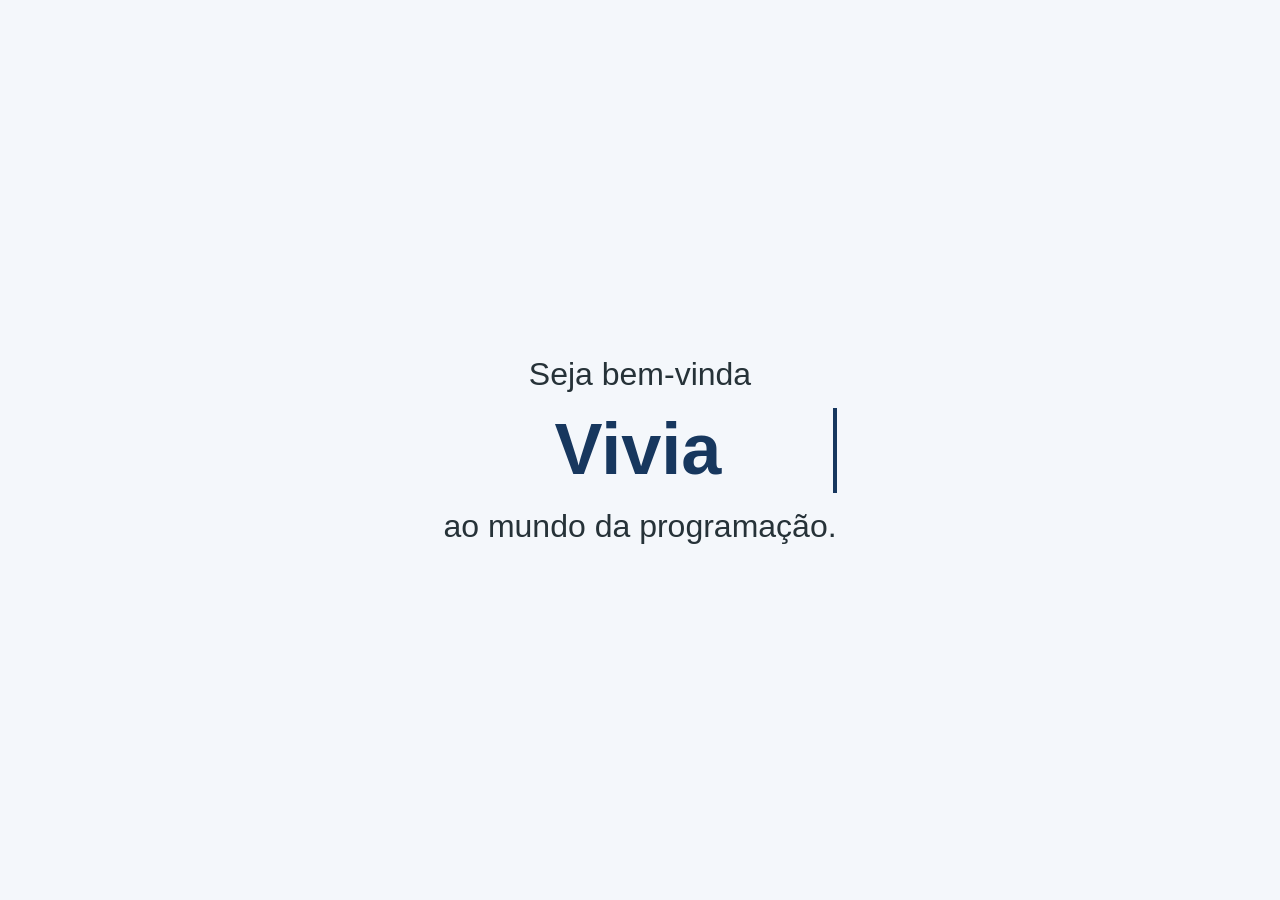
==== index.html @ bf51d388 "Rename Index.html to index.html" ====
<!DOCTYPE html>
<html lang="pt-BR">
<head>
    <meta charset="UTF-8">
    <meta name="viewport" content="width=device-width, initial-scale=1.0">

    <title>Bem-vinda, Viviane!</title>

    <style>
        body {
            margin: 0;
            height: 100vh;

            display: flex;
            align-items: center;
            justify-content: center;

            background-color: #f4f7fb;

            font-family: Arial, Helvetica, sans-serif;
        }

        .container {
            text-align: center;
            padding: 40px;
        }

        .texto {
            font-size: 32px;
            color: #263238;
        }

        #viviane {
            display: block;

            margin: 15px 0;

            font-size: 72px;
            font-weight: bold;

            color: #17375e;

            min-height: 85px;
        }

        .cursor {
            border-right: 4px solid #17375e;
            animation: piscar 0.7s infinite;
        }

        @keyframes piscar {
            0%, 50% {
                border-color: #17375e;
            }

            51%, 100% {
                border-color: transparent;
            }
        }
    </style>
</head>

<body>

    <div class="container">

        <div class="texto">
            Seja bem-vinda

            <span id="viviane" class="cursor"></span>

            ao mundo da programação.
        </div>

    </div>


    <script>

        const nome = "Viviane";

        const elemento = document.getElementById("viviane");

        let letraAtual = 0;


        function escreverNome() {

            if (letraAtual < nome.length) {

                elemento.textContent += nome.charAt(letraAtual);

                letraAtual++;

                setTimeout(escreverNome, 250);
            }

        }


        escreverNome();

    </script>

</body>
</html>
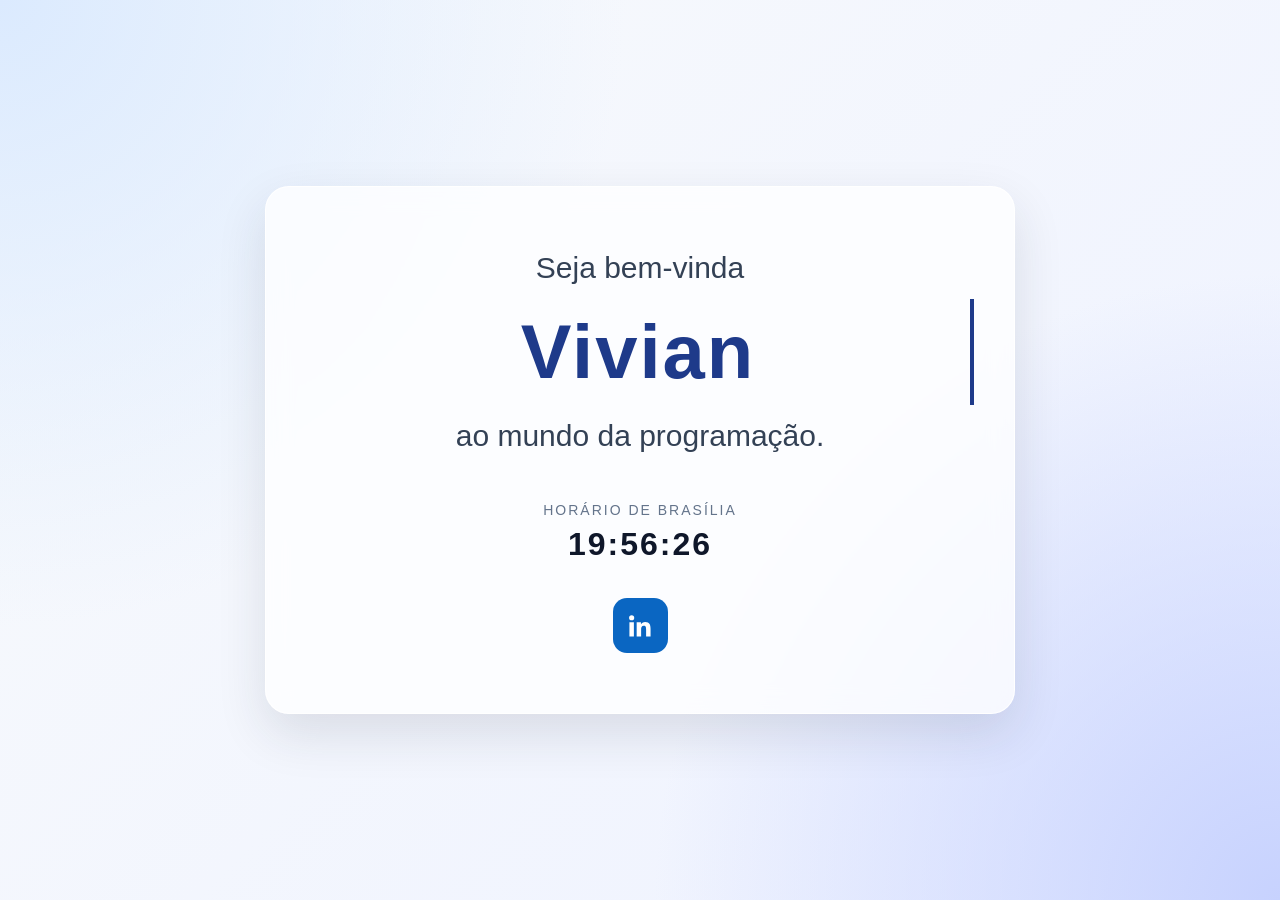
==== commit c60023fb: "Enhance index.html layout and styles Updated styling and layout for improved design. Adjusted font s" ====
--- a/index.html
+++ b/index.html
@@ -1,5 +1,6 @@
 <!DOCTYPE html>
 <html lang="pt-BR">
+
 <head>
     <meta charset="UTF-8">
     <meta name="viewport" content="width=device-width, initial-scale=1.0">
@@ -7,76 +8,239 @@
     <title>Bem-vinda, Viviane!</title>
 
     <style>
+
+        * {
+            box-sizing: border-box;
+        }
+
         body {
             margin: 0;
-            height: 100vh;
+            min-height: 100vh;
 
             display: flex;
             align-items: center;
             justify-content: center;
 
-            background-color: #f4f7fb;
-
             font-family: Arial, Helvetica, sans-serif;
+
+            background:
+                radial-gradient(circle at top left, #dbeafe, transparent 40%),
+                radial-gradient(circle at bottom right, #c7d2fe, transparent 40%),
+                linear-gradient(135deg, #f8fafc, #eef2ff);
+
+            color: #1e293b;
         }
 
         .container {
+            width: 90%;
+            max-width: 750px;
+
             text-align: center;
-            padding: 40px;
+
+            padding: 60px 40px;
+
+            background: rgba(255, 255, 255, 0.75);
+
+            border: 1px solid rgba(255, 255, 255, 0.9);
+
+            border-radius: 24px;
+
+            box-shadow:
+                0 20px 50px rgba(30, 41, 59, 0.12);
+
+            backdrop-filter: blur(12px);
         }
 
         .texto {
-            font-size: 32px;
-            color: #263238;
+            font-size: 30px;
+            font-weight: 400;
+
+            color: #334155;
+
+            line-height: 1.4;
         }
 
         #viviane {
             display: block;
 
-            margin: 15px 0;
-
-            font-size: 72px;
-            font-weight: bold;
-
-            color: #17375e;
-
-            min-height: 85px;
+            margin: 10px 0;
+
+            min-height: 95px;
+
+            font-size: 76px;
+            font-weight: 700;
+
+            letter-spacing: 2px;
+
+            color: #1e3a8a;
         }
 
         .cursor {
-            border-right: 4px solid #17375e;
+            border-right: 4px solid #1e3a8a;
+
             animation: piscar 0.7s infinite;
         }
 
         @keyframes piscar {
+
             0%, 50% {
-                border-color: #17375e;
+                border-color: #1e3a8a;
             }
 
             51%, 100% {
                 border-color: transparent;
             }
-        }
+
+        }
+
+
+        /* RELÓGIO */
+
+        .relogio-container {
+            margin-top: 45px;
+        }
+
+        .relogio-titulo {
+            font-size: 14px;
+
+            text-transform: uppercase;
+
+            letter-spacing: 2px;
+
+            color: #64748b;
+
+            margin-bottom: 8px;
+        }
+
+        #relogio {
+            font-size: 32px;
+            font-weight: 600;
+
+            color: #0f172a;
+
+            letter-spacing: 2px;
+        }
+
+
+        /* LINKEDIN */
+
+        .linkedin {
+            margin-top: 35px;
+        }
+
+        .linkedin a {
+            display: inline-flex;
+
+            align-items: center;
+            justify-content: center;
+
+            width: 55px;
+            height: 55px;
+
+            border-radius: 14px;
+
+            background-color: #0a66c2;
+
+            transition: 0.3s;
+        }
+
+        .linkedin a:hover {
+            transform: translateY(-5px);
+
+            box-shadow:
+                0 10px 20px rgba(10, 102, 194, 0.3);
+        }
+
+        .linkedin svg {
+            width: 30px;
+            height: 30px;
+
+            fill: white;
+        }
+
+
+        /* AJUSTE PARA CELULAR */
+
+        @media (max-width: 600px) {
+
+            .container {
+                padding: 45px 20px;
+            }
+
+            .texto {
+                font-size: 23px;
+            }
+
+            #viviane {
+                font-size: 55px;
+                min-height: 70px;
+            }
+
+            #relogio {
+                font-size: 27px;
+            }
+
+        }
+
     </style>
+
 </head>
 
+
 <body>
 
-    <div class="container">
+    <main class="container">
 
         <div class="texto">
+
             Seja bem-vinda
 
             <span id="viviane" class="cursor"></span>
 
             ao mundo da programação.
+
         </div>
 
-    </div>
+
+        <div class="relogio-container">
+
+            <div class="relogio-titulo">
+                Horário de Brasília
+            </div>
+
+            <div id="relogio">
+                00:00:00
+            </div>
+
+        </div>
+
+
+        <div class="linkedin">
+
+            <a
+                href="https://www.linkedin.com/"
+                target="_blank"
+                aria-label="LinkedIn"
+                title="Acessar LinkedIn"
+            >
+
+                <svg viewBox="0 0 24 24">
+
+                    <path d="M20.45 20.45h-3.56v-5.57c0-1.33-.03-3.04-1.85-3.04-1.85 0-2.14 1.45-2.14 2.94v5.67H9.34V9h3.42v1.56h.05c.48-.9 1.64-1.85 3.37-1.85 3.6 0 4.27 2.37 4.27 5.46v6.28zM5.32 7.43a2.06 2.06 0 1 1 0-4.12 2.06 2.06 0 0 1 0 4.12zM7.1 20.45H3.54V9H7.1v11.45z"/>
+
+                </svg>
+
+            </a>
+
+        </div>
+
+    </main>
 
 
     <script>
 
+        /* ANIMAÇÃO DO NOME */
+
         const nome = "Viviane";
 
         const elemento = document.getElementById("viviane");
@@ -92,15 +256,44 @@
 
                 letraAtual++;
 
-                setTimeout(escreverNome, 250);
-            }
-
-        }
-
+                setTimeout(escreverNome, 220);
+
+            }
+
+        }
 
         escreverNome();
 
+
+
+        /* RELÓGIO DE BRASÍLIA */
+
+        function atualizarRelogio() {
+
+            const agora = new Date();
+
+            const horarioBrasilia =
+                agora.toLocaleTimeString(
+                    "pt-BR",
+                    {
+                        timeZone: "America/Sao_Paulo",
+                        hour: "2-digit",
+                        minute: "2-digit",
+                        second: "2-digit"
+                    }
+                );
+
+            document.getElementById("relogio").textContent =
+                horarioBrasilia;
+
+        }
+
+        atualizarRelogio();
+
+        setInterval(atualizarRelogio, 1000);
+
     </script>
 
 </body>
+
 </html>
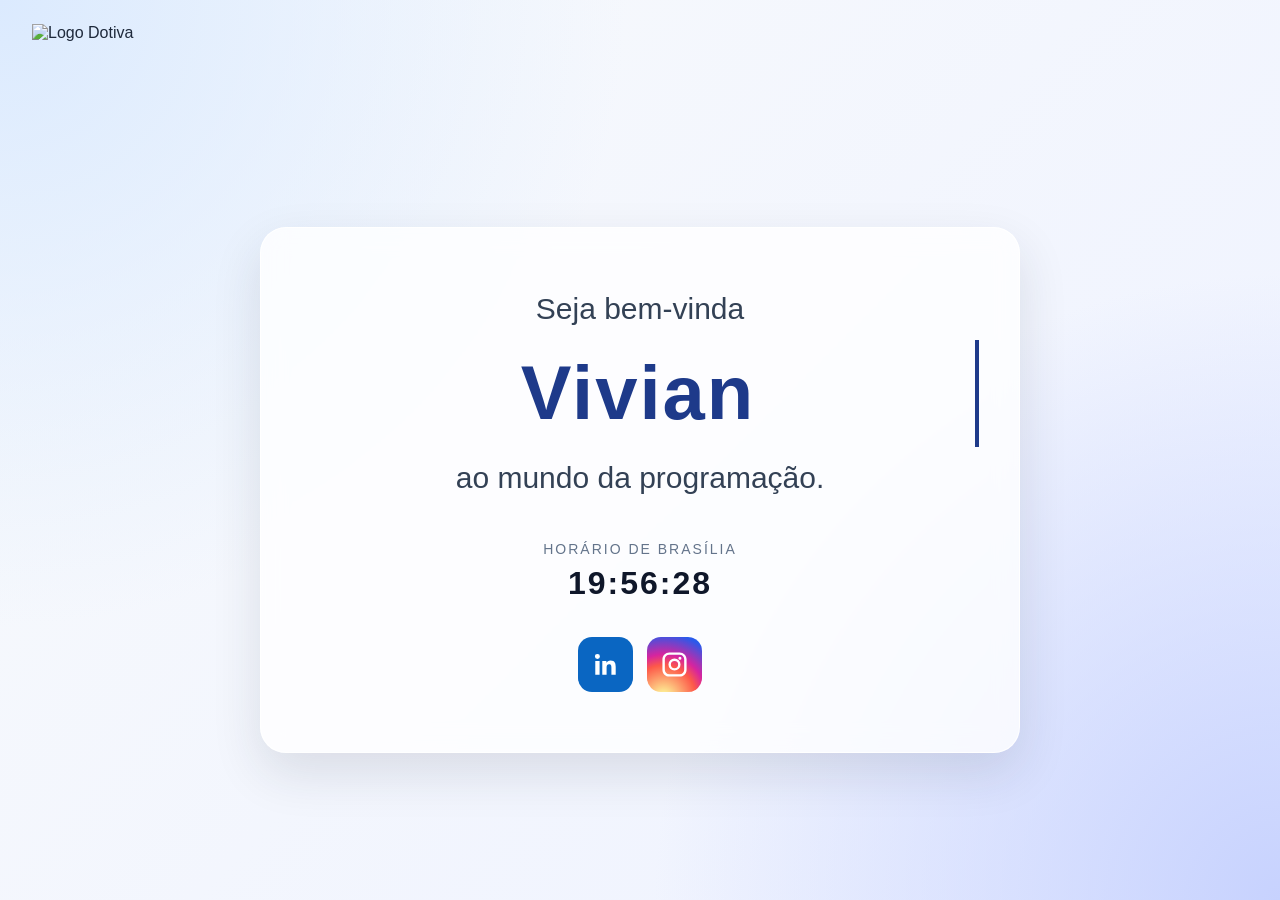
==== commit 57cdeea6: "Refactor index.html structure and styles" ====
--- a/index.html
+++ b/index.html
@@ -3,7 +3,9 @@
 
 <head>
     <meta charset="UTF-8">
-    <meta name="viewport" content="width=device-width, initial-scale=1.0">
+
+    <meta name="viewport"
+          content="width=device-width, initial-scale=1.0">
 
     <title>Bem-vinda, Viviane!</title>
 
@@ -16,10 +18,6 @@
         body {
             margin: 0;
             min-height: 100vh;
-
-            display: flex;
-            align-items: center;
-            justify-content: center;
 
             font-family: Arial, Helvetica, sans-serif;
 
@@ -31,19 +29,53 @@
             color: #1e293b;
         }
 
+
+        /* TOPO */
+
+        .topo {
+            position: absolute;
+            top: 0;
+            left: 0;
+
+            width: 100%;
+
+            padding: 24px 32px;
+
+            display: flex;
+            align-items: center;
+        }
+
+        .logo-dotiva {
+            width: 150px;
+            height: auto;
+        }
+
+
+        /* CONTEÚDO PRINCIPAL */
+
+        .pagina {
+            min-height: 100vh;
+
+            display: flex;
+            align-items: center;
+            justify-content: center;
+
+            padding: 120px 20px 40px;
+        }
+
         .container {
-            width: 90%;
-            max-width: 750px;
+            width: 100%;
+            max-width: 760px;
 
             text-align: center;
 
             padding: 60px 40px;
 
-            background: rgba(255, 255, 255, 0.75);
+            background: rgba(255, 255, 255, 0.78);
 
             border: 1px solid rgba(255, 255, 255, 0.9);
 
-            border-radius: 24px;
+            border-radius: 26px;
 
             box-shadow:
                 0 20px 50px rgba(30, 41, 59, 0.12);
@@ -97,7 +129,7 @@
         /* RELÓGIO */
 
         .relogio-container {
-            margin-top: 45px;
+            margin-top: 42px;
         }
 
         .relogio-titulo {
@@ -122,64 +154,175 @@
         }
 
 
-        /* LINKEDIN */
-
-        .linkedin {
+        /* REDES SOCIAIS */
+
+        .redes-sociais {
             margin-top: 35px;
-        }
-
-        .linkedin a {
-            display: inline-flex;
-
+
+            display: flex;
             align-items: center;
             justify-content: center;
 
+            gap: 14px;
+        }
+
+        .rede {
+            display: inline-flex;
+
+            align-items: center;
+            justify-content: center;
+
             width: 55px;
             height: 55px;
 
             border-radius: 14px;
 
+            transition: 0.3s;
+
+            text-decoration: none;
+        }
+
+        .rede:hover {
+            transform: translateY(-5px);
+
+            box-shadow:
+                0 10px 20px rgba(15, 23, 42, 0.18);
+        }
+
+        .linkedin {
             background-color: #0a66c2;
-
-            transition: 0.3s;
-        }
-
-        .linkedin a:hover {
-            transform: translateY(-5px);
-
-            box-shadow:
-                0 10px 20px rgba(10, 102, 194, 0.3);
-        }
-
-        .linkedin svg {
-            width: 30px;
-            height: 30px;
+        }
+
+        .instagram {
+            background:
+                radial-gradient(circle at 30% 110%,
+                    #fdf497 0%,
+                    #fdf497 5%,
+                    #fd5949 45%,
+                    #d6249f 60%,
+                    #285AEB 90%);
+        }
+
+        .rede svg {
+            width: 29px;
+            height: 29px;
 
             fill: white;
         }
 
 
-        /* AJUSTE PARA CELULAR */
+        /* TABLET */
+
+        @media (max-width: 900px) {
+
+            .topo {
+                padding: 20px 24px;
+            }
+
+            .logo-dotiva {
+                width: 135px;
+            }
+
+            .container {
+                max-width: 680px;
+                padding: 50px 30px;
+            }
+
+            .texto {
+                font-size: 27px;
+            }
+
+            #viviane {
+                font-size: 68px;
+                min-height: 82px;
+            }
+
+        }
+
+
+        /* CELULAR */
 
         @media (max-width: 600px) {
 
+            .topo {
+                position: relative;
+
+                justify-content: center;
+
+                padding: 22px 20px 8px;
+            }
+
+            .logo-dotiva {
+                width: 125px;
+            }
+
+            .pagina {
+                min-height: auto;
+
+                padding: 20px 14px 30px;
+            }
+
             .container {
-                padding: 45px 20px;
+                padding: 38px 20px;
+
+                border-radius: 20px;
             }
 
             .texto {
-                font-size: 23px;
+                font-size: 21px;
             }
 
             #viviane {
-                font-size: 55px;
-                min-height: 70px;
+                font-size: 48px;
+
+                min-height: 60px;
+
+                margin: 8px 0;
+            }
+
+            .relogio-container {
+                margin-top: 34px;
+            }
+
+            .relogio-titulo {
+                font-size: 12px;
+
+                letter-spacing: 1.5px;
             }
 
             #relogio {
                 font-size: 27px;
             }
 
+            .rede {
+                width: 50px;
+                height: 50px;
+            }
+
+            .rede svg {
+                width: 26px;
+                height: 26px;
+            }
+
+        }
+
+
+        /* CELULARES PEQUENOS */
+
+        @media (max-width: 380px) {
+
+            .texto {
+                font-size: 19px;
+            }
+
+            #viviane {
+                font-size: 42px;
+            }
+
+            #relogio {
+                font-size: 24px;
+            }
+
         }
 
     </style>
@@ -189,50 +332,90 @@
 
 <body>
 
-    <main class="container">
-
-        <div class="texto">
-
-            Seja bem-vinda
-
-            <span id="viviane" class="cursor"></span>
-
-            ao mundo da programação.
-
-        </div>
-
-
-        <div class="relogio-container">
-
-            <div class="relogio-titulo">
-                Horário de Brasília
+
+    <header class="topo">
+
+        <img
+            src="https://dotiva.com.br/imagens/logo.png"
+            alt="Logo Dotiva"
+            class="logo-dotiva"
+        >
+
+    </header>
+
+
+    <main class="pagina">
+
+        <section class="container">
+
+            <div class="texto">
+
+                Seja bem-vinda
+
+                <span id="viviane" class="cursor"></span>
+
+                ao mundo da programação.
+
             </div>
 
-            <div id="relogio">
-                00:00:00
+
+            <div class="relogio-container">
+
+                <div class="relogio-titulo">
+                    Horário de Brasília
+                </div>
+
+                <div id="relogio">
+                    00:00:00
+                </div>
+
             </div>
 
-        </div>
-
-
-        <div class="linkedin">
-
-            <a
-                href="https://www.linkedin.com/"
-                target="_blank"
-                aria-label="LinkedIn"
-                title="Acessar LinkedIn"
-            >
-
-                <svg viewBox="0 0 24 24">
-
-                    <path d="M20.45 20.45h-3.56v-5.57c0-1.33-.03-3.04-1.85-3.04-1.85 0-2.14 1.45-2.14 2.94v5.67H9.34V9h3.42v1.56h.05c.48-.9 1.64-1.85 3.37-1.85 3.6 0 4.27 2.37 4.27 5.46v6.28zM5.32 7.43a2.06 2.06 0 1 1 0-4.12 2.06 2.06 0 0 1 0 4.12zM7.1 20.45H3.54V9H7.1v11.45z"/>
-
-                </svg>
-
-            </a>
-
-        </div>
+
+            <div class="redes-sociais">
+
+
+                <!-- LINKEDIN -->
+
+                <a
+                    href="https://www.linkedin.com/"
+                    target="_blank"
+                    class="rede linkedin"
+                    aria-label="LinkedIn"
+                    title="Acessar LinkedIn"
+                >
+
+                    <svg viewBox="0 0 24 24">
+
+                        <path d="M20.45 20.45h-3.56v-5.57c0-1.33-.03-3.04-1.85-3.04-1.85 0-2.14 1.45-2.14 2.94v5.67H9.34V9h3.42v1.56h.05c.48-.9 1.64-1.85 3.37-1.85 3.6 0 4.27 2.37 4.27 5.46v6.28zM5.32 7.43a2.06 2.06 0 1 1 0-4.12 2.06 2.06 0 0 1 0 4.12zM7.1 20.45H3.54V9H7.1v11.45z"/>
+
+                    </svg>
+
+                </a>
+
+
+                <!-- INSTAGRAM -->
+
+                <a
+                    href="https://www.instagram.com/"
+                    target="_blank"
+                    class="rede instagram"
+                    aria-label="Instagram"
+                    title="Acessar Instagram"
+                >
+
+                    <svg viewBox="0 0 24 24">
+
+                        <path d="M7.75 2h8.5C19.43 2 22 4.57 22 7.75v8.5C22 19.43 19.43 22 16.25 22h-8.5C4.57 22 2 19.43 2 16.25v-8.5C2 4.57 4.57 2 7.75 2zm0 2C5.68 4 4 5.68 4 7.75v8.5C4 18.32 5.68 20 7.75 20h8.5C18.32 20 20 18.32 20 16.25v-8.5C20 5.68 18.32 4 16.25 4h-8.5zm8.75 1.5a1.25 1.25 0 1 1 0 2.5 1.25 1.25 0 0 1 0-2.5zM12 7a5 5 0 1 1 0 10 5 5 0 0 1 0-10zm0 2a3 3 0 1 0 0 6 3 3 0 0 0 0-6z"/>
+
+                    </svg>
+
+                </a>
+
+
+            </div>
+
+        </section>
 
     </main>
 
@@ -294,6 +477,7 @@
 
     </script>
 
+
 </body>
 
 </html>
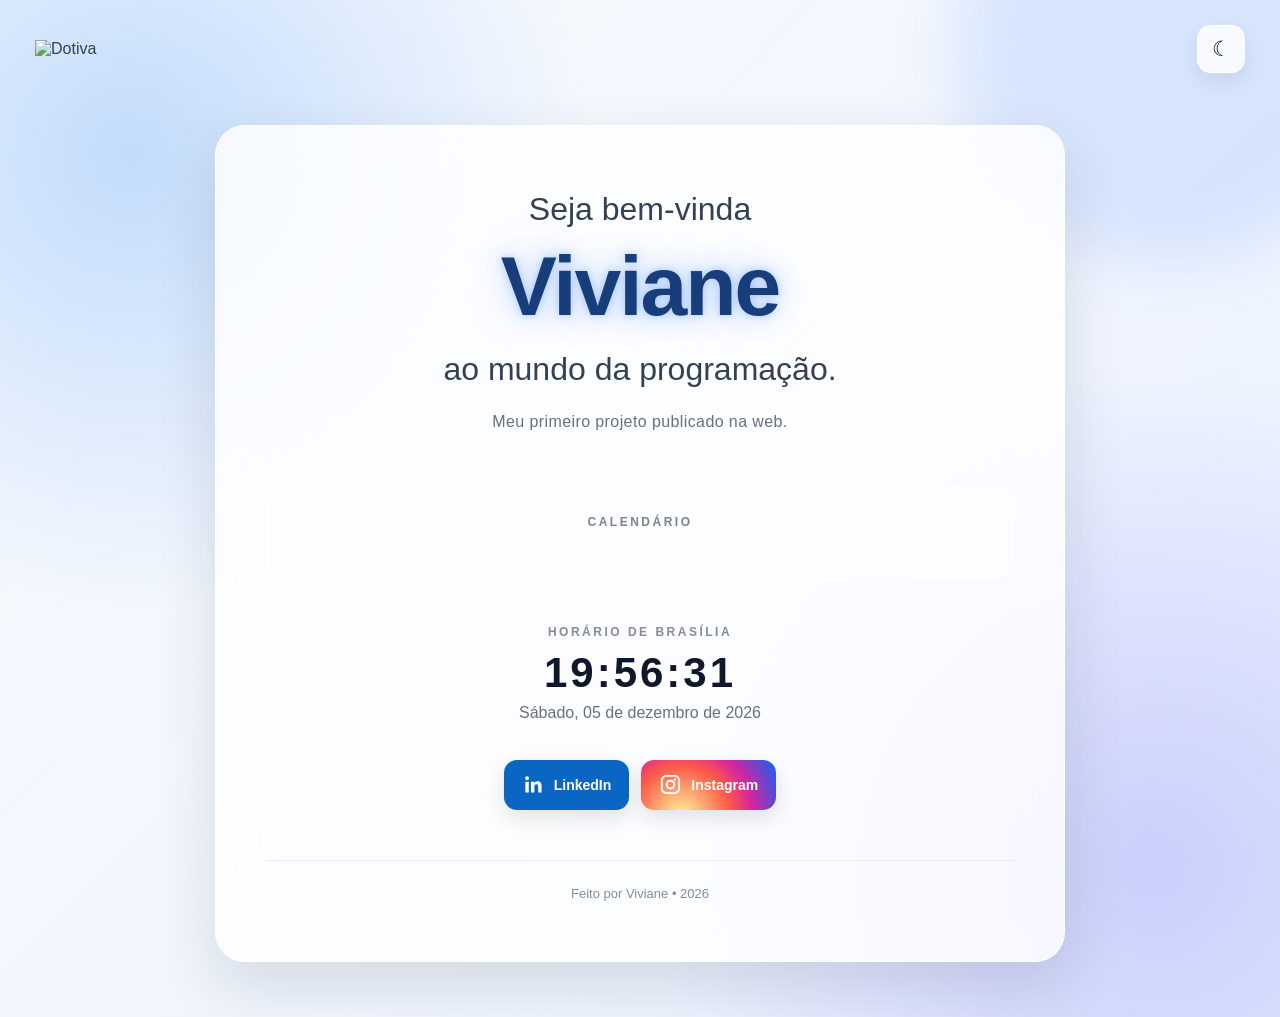
==== commit 495d841f: "Refactor HTML and CSS for improved layout and styling Updated the title, viewport meta tag formattin" ====
--- a/index.html
+++ b/index.html
@@ -2,325 +2,1111 @@
 <html lang="pt-BR">
 
 <head>
+
     <meta charset="UTF-8">
 
-    <meta name="viewport"
-          content="width=device-width, initial-scale=1.0">
-
-    <title>Bem-vinda, Viviane!</title>
+    <meta
+        name="viewport"
+        content="width=device-width, initial-scale=1.0"
+    >
+
+    <title>Viviane no mundo da programação</title>
+
+
+    <!-- FULLCALENDAR -->
+    <!-- Biblioteca externa carregada pela internet -->
+
+    <script
+        src="https://cdn.jsdelivr.net/npm/fullcalendar@7.1.0/all/global.js">
+    </script>
+
 
     <style>
+
+        /* =====================================================
+           CONFIGURAÇÕES GERAIS
+        ===================================================== */
 
         * {
             box-sizing: border-box;
         }
 
+
+        :root {
+
+            --fundo-1: #f8fafc;
+            --fundo-2: #eaf1ff;
+
+            --card: rgba(255, 255, 255, 0.82);
+
+            --texto: #334155;
+            --texto-forte: #0f172a;
+
+            --azul: #173d7a;
+            --azul-claro: #3b82f6;
+
+            --borda: rgba(255, 255, 255, 0.9);
+
+            --sombra:
+                0 25px 60px rgba(15, 23, 42, 0.12);
+        }
+
+
+        body.dark {
+
+            --fundo-1: #0f172a;
+            --fundo-2: #18253d;
+
+            --card: rgba(30, 41, 59, 0.82);
+
+            --texto: #cbd5e1;
+            --texto-forte: #f8fafc;
+
+            --azul: #60a5fa;
+            --azul-claro: #93c5fd;
+
+            --borda: rgba(255, 255, 255, 0.08);
+
+            --sombra:
+                0 25px 60px rgba(0, 0, 0, 0.35);
+        }
+
+
+        html {
+            scroll-behavior: smooth;
+        }
+
+
         body {
+
             margin: 0;
+
             min-height: 100vh;
 
-            font-family: Arial, Helvetica, sans-serif;
+            font-family:
+                Inter,
+                Arial,
+                Helvetica,
+                sans-serif;
+
+            color: var(--texto);
 
             background:
-                radial-gradient(circle at top left, #dbeafe, transparent 40%),
-                radial-gradient(circle at bottom right, #c7d2fe, transparent 40%),
-                linear-gradient(135deg, #f8fafc, #eef2ff);
-
-            color: #1e293b;
-        }
-
-
-        /* TOPO */
+                radial-gradient(
+                    circle at 10% 15%,
+                    rgba(96, 165, 250, 0.35),
+                    transparent 32%
+                ),
+
+                radial-gradient(
+                    circle at 90% 85%,
+                    rgba(99, 102, 241, 0.25),
+                    transparent 35%
+                ),
+
+                linear-gradient(
+                    135deg,
+                    var(--fundo-1),
+                    var(--fundo-2)
+                );
+
+            transition:
+                background 0.5s,
+                color 0.5s;
+
+            overflow-x: hidden;
+        }
+
+
+
+        /* =====================================================
+           FUNDO ANIMADO
+        ===================================================== */
+
+        body::before {
+
+            content: "";
+
+            position: fixed;
+
+            width: 420px;
+            height: 420px;
+
+            top: -160px;
+            right: -100px;
+
+            border-radius: 50%;
+
+            background:
+                rgba(59, 130, 246, 0.14);
+
+            filter: blur(30px);
+
+            animation:
+                moverFundo 9s ease-in-out infinite alternate;
+
+            pointer-events: none;
+        }
+
+
+        @keyframes moverFundo {
+
+            from {
+                transform:
+                    translate(0, 0)
+                    scale(1);
+            }
+
+            to {
+                transform:
+                    translate(-70px, 70px)
+                    scale(1.2);
+            }
+
+        }
+
+
+
+        /* =====================================================
+           TOPO
+        ===================================================== */
 
         .topo {
+
             position: absolute;
+
             top: 0;
             left: 0;
 
             width: 100%;
 
-            padding: 24px 32px;
+            padding: 25px 35px;
 
             display: flex;
+
             align-items: center;
-        }
+            justify-content: space-between;
+
+            z-index: 10;
+        }
+
 
         .logo-dotiva {
-            width: 150px;
+
+            width: 155px;
+
             height: auto;
-        }
-
-
-        /* CONTEÚDO PRINCIPAL */
+
+            animation:
+                aparecer 0.8s ease both;
+        }
+
+
+
+        /* =====================================================
+           BOTÃO DE TEMA
+        ===================================================== */
+
+        .botao-tema {
+
+            width: 48px;
+            height: 48px;
+
+            border: 1px solid var(--borda);
+
+            border-radius: 14px;
+
+            background:
+                var(--card);
+
+            color:
+                var(--texto-forte);
+
+            font-size: 21px;
+
+            cursor: pointer;
+
+            box-shadow:
+                0 8px 20px
+                rgba(15, 23, 42, 0.08);
+
+            transition:
+                0.3s;
+        }
+
+
+        .botao-tema:hover {
+
+            transform:
+                translateY(-3px)
+                rotate(6deg);
+        }
+
+
+
+        /* =====================================================
+           CONTEÚDO PRINCIPAL
+        ===================================================== */
 
         .pagina {
+
+            width: 100%;
+
             min-height: 100vh;
 
+            padding:
+                125px
+                20px
+                55px;
+
             display: flex;
-            align-items: center;
+
             justify-content: center;
-
-            padding: 120px 20px 40px;
-        }
+        }
+
 
         .container {
+
             width: 100%;
-            max-width: 760px;
+
+            max-width: 850px;
+
+            padding:
+                60px
+                50px;
 
             text-align: center;
 
-            padding: 60px 40px;
-
-            background: rgba(255, 255, 255, 0.78);
-
-            border: 1px solid rgba(255, 255, 255, 0.9);
-
-            border-radius: 26px;
+            background:
+                var(--card);
+
+            border:
+                1px solid
+                var(--borda);
+
+            border-radius:
+                30px;
 
             box-shadow:
-                0 20px 50px rgba(30, 41, 59, 0.12);
-
-            backdrop-filter: blur(12px);
-        }
-
-        .texto {
-            font-size: 30px;
-            font-weight: 400;
-
-            color: #334155;
-
-            line-height: 1.4;
-        }
+                var(--sombra);
+
+            backdrop-filter:
+                blur(18px);
+
+            -webkit-backdrop-filter:
+                blur(18px);
+
+            animation:
+                subir 0.9s ease both;
+
+            transition:
+                background 0.5s,
+                box-shadow 0.5s;
+        }
+
+
+
+        /* =====================================================
+           TEXTO PRINCIPAL
+        ===================================================== */
+
+        .intro {
+
+            font-size:
+                clamp(
+                    23px,
+                    3vw,
+                    32px
+                );
+
+            line-height: 1.45;
+
+            color:
+                var(--texto);
+        }
+
 
         #viviane {
+
             display: block;
 
-            margin: 10px 0;
-
-            min-height: 95px;
-
-            font-size: 76px;
-            font-weight: 700;
-
-            letter-spacing: 2px;
-
-            color: #1e3a8a;
-        }
-
-        .cursor {
-            border-right: 4px solid #1e3a8a;
-
-            animation: piscar 0.7s infinite;
-        }
-
-        @keyframes piscar {
-
-            0%, 50% {
-                border-color: #1e3a8a;
-            }
-
-            51%, 100% {
-                border-color: transparent;
-            }
-
-        }
-
-
-        /* RELÓGIO */
+            margin:
+                9px
+                0;
+
+            min-height:
+                96px;
+
+            font-size:
+                clamp(
+                    50px,
+                    9vw,
+                    82px
+                );
+
+            line-height: 1.1;
+
+            font-weight: 800;
+
+            letter-spacing:
+                -2px;
+
+            color:
+                var(--azul);
+
+            text-shadow:
+                0 0 30px
+                rgba(59, 130, 246, 0.15);
+
+            transition:
+                0.4s;
+        }
+
+
+        #viviane.brilho {
+
+            text-shadow:
+
+                0 0 8px
+                rgba(59, 130, 246, 0.35),
+
+                0 0 25px
+                rgba(59, 130, 246, 0.25),
+
+                0 0 50px
+                rgba(59, 130, 246, 0.18);
+
+            transform:
+                scale(1.025);
+        }
+
+
+        .subtitulo {
+
+            margin-top:
+                20px;
+
+            font-size:
+                16px;
+
+            color:
+                var(--texto);
+
+            opacity:
+                0.75;
+
+            letter-spacing:
+                0.4px;
+        }
+
+
+
+        /* =====================================================
+           CALENDÁRIO
+        ===================================================== */
+
+        .area-calendario {
+
+            margin-top:
+                55px;
+
+            padding:
+                28px;
+
+            background:
+                rgba(
+                    255,
+                    255,
+                    255,
+                    0.38
+                );
+
+            border:
+                1px solid
+                var(--borda);
+
+            border-radius:
+                22px;
+
+            text-align:
+                left;
+        }
+
+
+        body.dark
+        .area-calendario {
+
+            background:
+                rgba(
+                    15,
+                    23,
+                    42,
+                    0.30
+                );
+        }
+
+
+        .titulo-secao {
+
+            margin:
+                0
+                0
+                22px;
+
+            text-align:
+                center;
+
+            font-size:
+                12px;
+
+            font-weight:
+                700;
+
+            letter-spacing:
+                2.5px;
+
+            text-transform:
+                uppercase;
+
+            color:
+                var(--texto);
+
+            opacity:
+                0.65;
+        }
+
+
+        #calendar {
+
+            color:
+                var(--texto-forte);
+        }
+
+
+
+        /* CABEÇALHO DO FULLCALENDAR */
+
+        .fc
+        .fc-toolbar-title {
+
+            font-size:
+                20px;
+
+            font-weight:
+                700;
+
+            color:
+                var(--texto-forte);
+        }
+
+
+        .fc
+        .fc-button {
+
+            background:
+                var(--azul) !important;
+
+            border:
+                none !important;
+
+            border-radius:
+                9px !important;
+
+            box-shadow:
+                none !important;
+
+            transition:
+                0.2s;
+        }
+
+
+        .fc
+        .fc-button:hover {
+
+            transform:
+                translateY(-2px);
+
+            opacity:
+                0.9;
+        }
+
+
+        .fc
+        .fc-button:disabled {
+
+            opacity:
+                0.4;
+        }
+
+
+        .fc
+        .fc-daygrid-day {
+
+            transition:
+                background 0.2s;
+        }
+
+
+        .fc
+        .fc-daygrid-day:hover {
+
+            background:
+                rgba(
+                    59,
+                    130,
+                    246,
+                    0.07
+                );
+        }
+
+
+
+        /* DIA DE HOJE */
+
+        .fc
+        .fc-day-today {
+
+            background:
+                rgba(
+                    59,
+                    130,
+                    246,
+                    0.13
+                ) !important;
+        }
+
+
+        .fc
+        .fc-day-today
+        .fc-daygrid-day-number {
+
+            background:
+                var(--azul);
+
+            color:
+                white;
+
+            width:
+                32px;
+
+            height:
+                32px;
+
+            border-radius:
+                50%;
+
+            display:
+                flex;
+
+            align-items:
+                center;
+
+            justify-content:
+                center;
+
+            font-weight:
+                700;
+        }
+
+
+
+        /* =====================================================
+           RELÓGIO
+        ===================================================== */
 
         .relogio-container {
-            margin-top: 42px;
-        }
+
+            margin-top:
+                45px;
+        }
+
 
         .relogio-titulo {
-            font-size: 14px;
-
-            text-transform: uppercase;
-
-            letter-spacing: 2px;
-
-            color: #64748b;
-
-            margin-bottom: 8px;
-        }
+
+            font-size:
+                12px;
+
+            font-weight:
+                700;
+
+            text-transform:
+                uppercase;
+
+            letter-spacing:
+                2.5px;
+
+            color:
+                var(--texto);
+
+            opacity:
+                0.6;
+
+            margin-bottom:
+                10px;
+        }
+
 
         #relogio {
-            font-size: 32px;
-            font-weight: 600;
-
-            color: #0f172a;
-
-            letter-spacing: 2px;
-        }
-
-
-        /* REDES SOCIAIS */
+
+            font-size:
+                clamp(
+                    30px,
+                    6vw,
+                    42px
+                );
+
+            font-weight:
+                700;
+
+            letter-spacing:
+                3px;
+
+            color:
+                var(--texto-forte);
+        }
+
+
+        #data {
+
+            margin-top:
+                7px;
+
+            font-size:
+                16px;
+
+            color:
+                var(--texto);
+
+            opacity:
+                0.75;
+        }
+
+
+
+        /* =====================================================
+           REDES SOCIAIS
+        ===================================================== */
 
         .redes-sociais {
-            margin-top: 35px;
-
-            display: flex;
-            align-items: center;
-            justify-content: center;
-
-            gap: 14px;
-        }
+
+            margin-top:
+                38px;
+
+            display:
+                flex;
+
+            justify-content:
+                center;
+
+            align-items:
+                center;
+
+            gap:
+                12px;
+
+            flex-wrap:
+                wrap;
+        }
+
 
         .rede {
-            display: inline-flex;
-
-            align-items: center;
-            justify-content: center;
-
-            width: 55px;
-            height: 55px;
-
-            border-radius: 14px;
-
-            transition: 0.3s;
-
-            text-decoration: none;
-        }
+
+            height:
+                50px;
+
+            padding:
+                0
+                18px;
+
+            border-radius:
+                13px;
+
+            display:
+                flex;
+
+            align-items:
+                center;
+
+            gap:
+                9px;
+
+            text-decoration:
+                none;
+
+            color:
+                white;
+
+            font-weight:
+                600;
+
+            font-size:
+                14px;
+
+            transition:
+                0.3s;
+
+            box-shadow:
+                0 8px 20px
+                rgba(15, 23, 42, 0.12);
+        }
+
 
         .rede:hover {
-            transform: translateY(-5px);
+
+            transform:
+                translateY(-5px);
 
             box-shadow:
-                0 10px 20px rgba(15, 23, 42, 0.18);
-        }
+                0 15px 28px
+                rgba(15, 23, 42, 0.18);
+        }
+
 
         .linkedin {
-            background-color: #0a66c2;
-        }
+
+            background:
+                #0a66c2;
+        }
+
 
         .instagram {
+
             background:
-                radial-gradient(circle at 30% 110%,
+
+                radial-gradient(
+                    circle at 30% 110%,
                     #fdf497 0%,
-                    #fdf497 5%,
                     #fd5949 45%,
-                    #d6249f 60%,
-                    #285AEB 90%);
-        }
+                    #d6249f 65%,
+                    #285aeb 95%
+                );
+        }
+
 
         .rede svg {
-            width: 29px;
-            height: 29px;
-
-            fill: white;
-        }
-
-
-        /* TABLET */
-
-        @media (max-width: 900px) {
+
+            width:
+                23px;
+
+            height:
+                23px;
+
+            fill:
+                white;
+        }
+
+
+
+        /* =====================================================
+           RODAPÉ
+        ===================================================== */
+
+        footer {
+
+            margin-top:
+                50px;
+
+            padding-top:
+                25px;
+
+            border-top:
+                1px solid
+                rgba(
+                    100,
+                    116,
+                    139,
+                    0.18
+                );
+
+            font-size:
+                13px;
+
+            color:
+                var(--texto);
+
+            opacity:
+                0.6;
+        }
+
+
+
+        /* =====================================================
+           ANIMAÇÕES
+        ===================================================== */
+
+        @keyframes aparecer {
+
+            from {
+                opacity: 0;
+            }
+
+            to {
+                opacity: 1;
+            }
+
+        }
+
+
+        @keyframes subir {
+
+            from {
+
+                opacity: 0;
+
+                transform:
+                    translateY(30px);
+
+            }
+
+            to {
+
+                opacity: 1;
+
+                transform:
+                    translateY(0);
+
+            }
+
+        }
+
+
+
+        /* =====================================================
+           TABLET
+        ===================================================== */
+
+        @media
+        (max-width: 900px) {
 
             .topo {
-                padding: 20px 24px;
-            }
+
+                padding:
+                    22px
+                    25px;
+            }
+
 
             .logo-dotiva {
-                width: 135px;
-            }
+
+                width:
+                    140px;
+            }
+
 
             .container {
-                max-width: 680px;
-                padding: 50px 30px;
-            }
-
-            .texto {
-                font-size: 27px;
-            }
+
+                padding:
+                    50px
+                    35px;
+            }
+
+        }
+
+
+
+        /* =====================================================
+           CELULAR
+        ===================================================== */
+
+        @media
+        (max-width: 600px) {
+
+            .topo {
+
+                position:
+                    relative;
+
+                padding:
+                    20px
+                    18px
+                    5px;
+            }
+
+
+            .logo-dotiva {
+
+                width:
+                    125px;
+            }
+
+
+            .botao-tema {
+
+                width:
+                    43px;
+
+                height:
+                    43px;
+
+                font-size:
+                    18px;
+            }
+
+
+            .pagina {
+
+                min-height:
+                    auto;
+
+                padding:
+                    18px
+                    12px
+                    30px;
+            }
+
+
+            .container {
+
+                padding:
+                    38px
+                    17px;
+
+                border-radius:
+                    22px;
+            }
+
 
             #viviane {
-                font-size: 68px;
-                min-height: 82px;
-            }
-
-        }
-
-
-        /* CELULAR */
-
-        @media (max-width: 600px) {
-
-            .topo {
-                position: relative;
-
-                justify-content: center;
-
-                padding: 22px 20px 8px;
-            }
-
-            .logo-dotiva {
-                width: 125px;
-            }
-
-            .pagina {
-                min-height: auto;
-
-                padding: 20px 14px 30px;
-            }
-
-            .container {
-                padding: 38px 20px;
-
-                border-radius: 20px;
-            }
-
-            .texto {
-                font-size: 21px;
-            }
-
-            #viviane {
-                font-size: 48px;
-
-                min-height: 60px;
-
-                margin: 8px 0;
-            }
+
+                min-height:
+                    62px;
+
+                letter-spacing:
+                    -1px;
+            }
+
+
+            .subtitulo {
+
+                font-size:
+                    14px;
+            }
+
+
+            .area-calendario {
+
+                margin-top:
+                    40px;
+
+                padding:
+                    16px
+                    9px;
+            }
+
+
+            /*
+            No celular o cabeçalho
+            do calendário muda de posição
+            */
+
+            .fc
+            .fc-toolbar {
+
+                flex-direction:
+                    column;
+
+                gap:
+                    11px;
+            }
+
+
+            .fc
+            .fc-toolbar-title {
+
+                font-size:
+                    18px;
+            }
+
+
+            .fc
+            .fc-button {
+
+                padding:
+                    7px
+                    10px !important;
+
+                font-size:
+                    13px !important;
+            }
+
+
+            .fc
+            .fc-col-header-cell-cushion,
+            .fc
+            .fc-daygrid-day-number {
+
+                font-size:
+                    11px;
+            }
+
+
+            .fc
+            .fc-day-today
+            .fc-daygrid-day-number {
+
+                width:
+                    26px;
+
+                height:
+                    26px;
+            }
+
 
             .relogio-container {
-                margin-top: 34px;
-            }
-
-            .relogio-titulo {
-                font-size: 12px;
-
-                letter-spacing: 1.5px;
-            }
-
-            #relogio {
-                font-size: 27px;
-            }
+
+                margin-top:
+                    38px;
+            }
+
 
             .rede {
-                width: 50px;
-                height: 50px;
-            }
-
-            .rede svg {
-                width: 26px;
-                height: 26px;
-            }
-
-        }
-
-
-        /* CELULARES PEQUENOS */
-
-        @media (max-width: 380px) {
-
-            .texto {
-                font-size: 19px;
-            }
-
-            #viviane {
-                font-size: 42px;
-            }
-
-            #relogio {
-                font-size: 24px;
+
+                width:
+                    52px;
+
+                padding:
+                    0;
+
+                justify-content:
+                    center;
+            }
+
+
+            /*
+            No celular mostramos
+            apenas os ícones
+            */
+
+            .rede span {
+
+                display:
+                    none;
+            }
+
+        }
+
+
+
+        /* =====================================================
+           ACESSIBILIDADE
+        ===================================================== */
+
+        @media
+        (prefers-reduced-motion: reduce) {
+
+            *,
+            *::before,
+            *::after {
+
+                animation-duration:
+                    0.01ms !important;
+
+                animation-iteration-count:
+                    1 !important;
+
+                transition-duration:
+                    0.01ms !important;
+
             }
 
         }
@@ -333,46 +1119,127 @@
 <body>
 
 
+    <!-- =====================================================
+         CABEÇALHO
+    ====================================================== -->
+
     <header class="topo">
+
+
+        <!-- LOGO DOTIVA -->
 
         <img
             src="https://dotiva.com.br/imagens/logo.png"
-            alt="Logo Dotiva"
+            alt="Dotiva"
             class="logo-dotiva"
         >
 
+
+
+        <!-- BOTÃO CLARO / ESCURO -->
+
+        <button
+            id="botaoTema"
+            class="botao-tema"
+            aria-label="Alterar tema"
+            title="Alterar tema"
+        >
+
+            ☾
+
+        </button>
+
+
     </header>
 
 
+
+    <!-- =====================================================
+         CONTEÚDO
+    ====================================================== -->
+
     <main class="pagina">
 
+
         <section class="container">
 
-            <div class="texto">
+
+            <!-- TEXTO PRINCIPAL -->
+
+            <div class="intro">
 
                 Seja bem-vinda
 
-                <span id="viviane" class="cursor"></span>
+                <span id="viviane"></span>
 
                 ao mundo da programação.
 
             </div>
 
 
+            <div class="subtitulo">
+
+                Meu primeiro projeto publicado na web.
+
+            </div>
+
+
+
+            <!-- =================================================
+                 CALENDÁRIO
+            ================================================== -->
+
+            <div class="area-calendario">
+
+
+                <div class="titulo-secao">
+
+                    Calendário
+
+                </div>
+
+
+                <div id="calendar"></div>
+
+
+            </div>
+
+
+
+            <!-- =================================================
+                 RELÓGIO
+            ================================================== -->
+
             <div class="relogio-container">
 
+
                 <div class="relogio-titulo">
+
                     Horário de Brasília
+
                 </div>
 
+
                 <div id="relogio">
+
                     00:00:00
+
                 </div>
 
+
+                <div id="data"></div>
+
+
             </div>
 
 
+
+            <!-- =================================================
+                 REDES SOCIAIS
+            ================================================== -->
+
             <div class="redes-sociais">
+
 
 
                 <!-- LINKEDIN -->
@@ -380,18 +1247,40 @@
                 <a
                     href="https://www.linkedin.com/"
                     target="_blank"
+                    rel="noopener noreferrer"
                     class="rede linkedin"
                     aria-label="LinkedIn"
-                    title="Acessar LinkedIn"
                 >
 
+
                     <svg viewBox="0 0 24 24">
 
-                        <path d="M20.45 20.45h-3.56v-5.57c0-1.33-.03-3.04-1.85-3.04-1.85 0-2.14 1.45-2.14 2.94v5.67H9.34V9h3.42v1.56h.05c.48-.9 1.64-1.85 3.37-1.85 3.6 0 4.27 2.37 4.27 5.46v6.28zM5.32 7.43a2.06 2.06 0 1 1 0-4.12 2.06 2.06 0 0 1 0 4.12zM7.1 20.45H3.54V9H7.1v11.45z"/>
+                        <path
+                            d="
+                            M20.45 20.45h-3.56v-5.57
+                            c0-1.33-.03-3.04-1.85-3.04
+                            -1.85 0-2.14 1.45-2.14 2.94
+                            v5.67H9.34V9h3.42v1.56h.05
+                            c.48-.9 1.64-1.85 3.37-1.85
+                            3.6 0 4.27 2.37 4.27 5.46
+                            v6.28z
+                            M5.32 7.43
+                            a2.06 2.06 0 1 1 0-4.12
+                            2.06 2.06 0 0 1 0 4.12z
+                            M7.1 20.45H3.54V9H7.1v11.45z
+                            "
+                        />
 
                     </svg>
 
+
+                    <span>
+                        LinkedIn
+                    </span>
+
+
                 </a>
+
 
 
                 <!-- INSTAGRAM -->
@@ -399,81 +1288,478 @@
                 <a
                     href="https://www.instagram.com/"
                     target="_blank"
+                    rel="noopener noreferrer"
                     class="rede instagram"
                     aria-label="Instagram"
-                    title="Acessar Instagram"
                 >
 
+
                     <svg viewBox="0 0 24 24">
 
-                        <path d="M7.75 2h8.5C19.43 2 22 4.57 22 7.75v8.5C22 19.43 19.43 22 16.25 22h-8.5C4.57 22 2 19.43 2 16.25v-8.5C2 4.57 4.57 2 7.75 2zm0 2C5.68 4 4 5.68 4 7.75v8.5C4 18.32 5.68 20 7.75 20h8.5C18.32 20 20 18.32 20 16.25v-8.5C20 5.68 18.32 4 16.25 4h-8.5zm8.75 1.5a1.25 1.25 0 1 1 0 2.5 1.25 1.25 0 0 1 0-2.5zM12 7a5 5 0 1 1 0 10 5 5 0 0 1 0-10zm0 2a3 3 0 1 0 0 6 3 3 0 0 0 0-6z"/>
+                        <path
+                            d="
+                            M7.75 2h8.5
+                            C19.43 2 22 4.57 22 7.75
+                            v8.5
+                            C22 19.43 19.43 22 16.25 22
+                            h-8.5
+                            C4.57 22 2 19.43 2 16.25
+                            v-8.5
+                            C2 4.57 4.57 2 7.75 2zm0 2
+                            C5.68 4 4 5.68 4 7.75
+                            v8.5
+                            C4 18.32 5.68 20 7.75 20
+                            h8.5
+                            C18.32 20 20 18.32 20 16.25
+                            v-8.5
+                            C20 5.68 18.32 4 16.25 4
+                            h-8.5zm8.75 1.5
+                            a1.25 1.25 0 1 1 0 2.5
+                            1.25 1.25 0 0 1 0-2.5z
+                            M12 7
+                            a5 5 0 1 1 0 10
+                            5 5 0 0 1 0-10zm0 2
+                            a3 3 0 1 0 0 6
+                            3 3 0 0 0 0-6z
+                            "
+                        />
 
                     </svg>
 
+
+                    <span>
+                        Instagram
+                    </span>
+
+
                 </a>
 
 
             </div>
 
+
+
+            <!-- =================================================
+                 RODAPÉ
+            ================================================== -->
+
+            <footer>
+
+                Feito por Viviane • 2026
+
+            </footer>
+
+
         </section>
 
+
     </main>
 
 
+
+    <!-- =====================================================
+         JAVASCRIPT
+    ====================================================== -->
+
     <script>
 
-        /* ANIMAÇÃO DO NOME */
+
+        /* =====================================================
+           1. ANIMAÇÃO DO NOME
+        ===================================================== */
 
         const nome = "Viviane";
 
-        const elemento = document.getElementById("viviane");
+        const elementoViviane =
+            document.getElementById("viviane");
+
 
         let letraAtual = 0;
 
+        let temporizadorDigitacao;
+
 
         function escreverNome() {
 
+
             if (letraAtual < nome.length) {
 
-                elemento.textContent += nome.charAt(letraAtual);
+
+                elementoViviane.textContent +=
+                    nome.charAt(letraAtual);
+
 
                 letraAtual++;
 
-                setTimeout(escreverNome, 220);
-
-            }
-
-        }
+
+                temporizadorDigitacao =
+                    setTimeout(
+                        escreverNome,
+                        180
+                    );
+
+
+            } else {
+
+
+                elementoViviane.classList.add(
+                    "brilho"
+                );
+
+
+                setTimeout(
+                    function () {
+
+                        elementoViviane
+                            .classList
+                            .remove("brilho");
+
+                    },
+                    1300
+                );
+
+            }
+
+        }
+
+
+
+        function reiniciarAnimacaoNome() {
+
+
+            clearTimeout(
+                temporizadorDigitacao
+            );
+
+
+            elementoViviane.textContent =
+                "";
+
+
+            elementoViviane
+                .classList
+                .remove("brilho");
+
+
+            letraAtual =
+                0;
+
+
+            escreverNome();
+
+        }
+
+
+
+        /*
+        Inicia imediatamente
+        */
 
         escreverNome();
 
 
 
-        /* RELÓGIO DE BRASÍLIA */
+        /*
+        Repete a animação
+        a cada 10 segundos
+        */
+
+        setInterval(
+
+            reiniciarAnimacaoNome,
+
+            10000
+
+        );
+
+
+
+        /* =====================================================
+           2. RELÓGIO DE BRASÍLIA
+        ===================================================== */
 
         function atualizarRelogio() {
 
-            const agora = new Date();
+
+            const agora =
+                new Date();
+
 
             const horarioBrasilia =
                 agora.toLocaleTimeString(
+
                     "pt-BR",
+
                     {
-                        timeZone: "America/Sao_Paulo",
-                        hour: "2-digit",
-                        minute: "2-digit",
-                        second: "2-digit"
+
+                        timeZone:
+                            "America/Sao_Paulo",
+
+                        hour:
+                            "2-digit",
+
+                        minute:
+                            "2-digit",
+
+                        second:
+                            "2-digit"
+
                     }
+
                 );
 
-            document.getElementById("relogio").textContent =
+
+            document
+                .getElementById("relogio")
+                .textContent =
                 horarioBrasilia;
 
-        }
+
+
+            /* DATA */
+
+            let dataBrasilia =
+                agora.toLocaleDateString(
+
+                    "pt-BR",
+
+                    {
+
+                        timeZone:
+                            "America/Sao_Paulo",
+
+                        weekday:
+                            "long",
+
+                        day:
+                            "2-digit",
+
+                        month:
+                            "long",
+
+                        year:
+                            "numeric"
+
+                    }
+
+                );
+
+
+            /*
+            Deixa a primeira
+            letra maiúscula
+            */
+
+            dataBrasilia =
+
+                dataBrasilia
+                    .charAt(0)
+                    .toUpperCase()
+
+                +
+
+                dataBrasilia
+                    .slice(1);
+
+
+            document
+                .getElementById("data")
+                .textContent =
+                dataBrasilia;
+
+        }
+
+
 
         atualizarRelogio();
 
-        setInterval(atualizarRelogio, 1000);
+
+        setInterval(
+
+            atualizarRelogio,
+
+            1000
+
+        );
+
+
+
+        /* =====================================================
+           3. CALENDÁRIO
+        ===================================================== */
+
+        document.addEventListener(
+
+            "DOMContentLoaded",
+
+            function () {
+
+
+                const elementoCalendario =
+                    document.getElementById(
+                        "calendar"
+                    );
+
+
+                const calendario =
+                    new FullCalendar.Calendar(
+
+                        elementoCalendario,
+
+                        {
+
+
+                            /*
+                            Visualização mensal
+                            */
+
+                            initialView:
+                                "dayGridMonth",
+
+
+
+                            /*
+                            Idioma
+                            */
+
+                            locale:
+                                "pt-br",
+
+
+
+                            /*
+                            Primeiro dia da semana:
+                            domingo
+                            */
+
+                            firstDay:
+                                0,
+
+
+
+                            /*
+                            Altura automática
+                            */
+
+                            height:
+                                "auto",
+
+
+
+                            /*
+                            Botões do cabeçalho
+
+                            << = ano anterior
+                            <  = mês anterior
+
+                            >  = próximo mês
+                            >> = próximo ano
+                            */
+
+                            headerToolbar: {
+
+                                start:
+                                    "prevYear,prev",
+
+                                center:
+                                    "title",
+
+                                end:
+                                    "next,nextYear"
+
+                            },
+
+
+
+                            /*
+                            Nomes dos botões
+                            */
+
+                            buttonText: {
+
+                                today:
+                                    "Hoje"
+
+                            },
+
+
+
+                            /*
+                            Não mostrar dias
+                            de outro mês
+                            */
+
+                            showNonCurrentDates:
+                                true,
+
+
+
+                            fixedWeekCount:
+                                false
+
+                        }
+
+                    );
+
+
+                calendario.render();
+
+
+            }
+
+        );
+
+
+
+        /* =====================================================
+           4. TEMA CLARO / ESCURO
+        ===================================================== */
+
+        const botaoTema =
+            document.getElementById(
+                "botaoTema"
+            );
+
+
+        botaoTema.addEventListener(
+
+            "click",
+
+            function () {
+
+
+                document
+                    .body
+                    .classList
+                    .toggle("dark");
+
+
+
+                if (
+                    document
+                        .body
+                        .classList
+                        .contains("dark")
+                ) {
+
+
+                    botaoTema.textContent =
+                        "☀";
+
+
+                } else {
+
+
+                    botaoTema.textContent =
+                        "☾";
+
+
+                }
+
+            }
+
+        );
+
 
     </script>
 
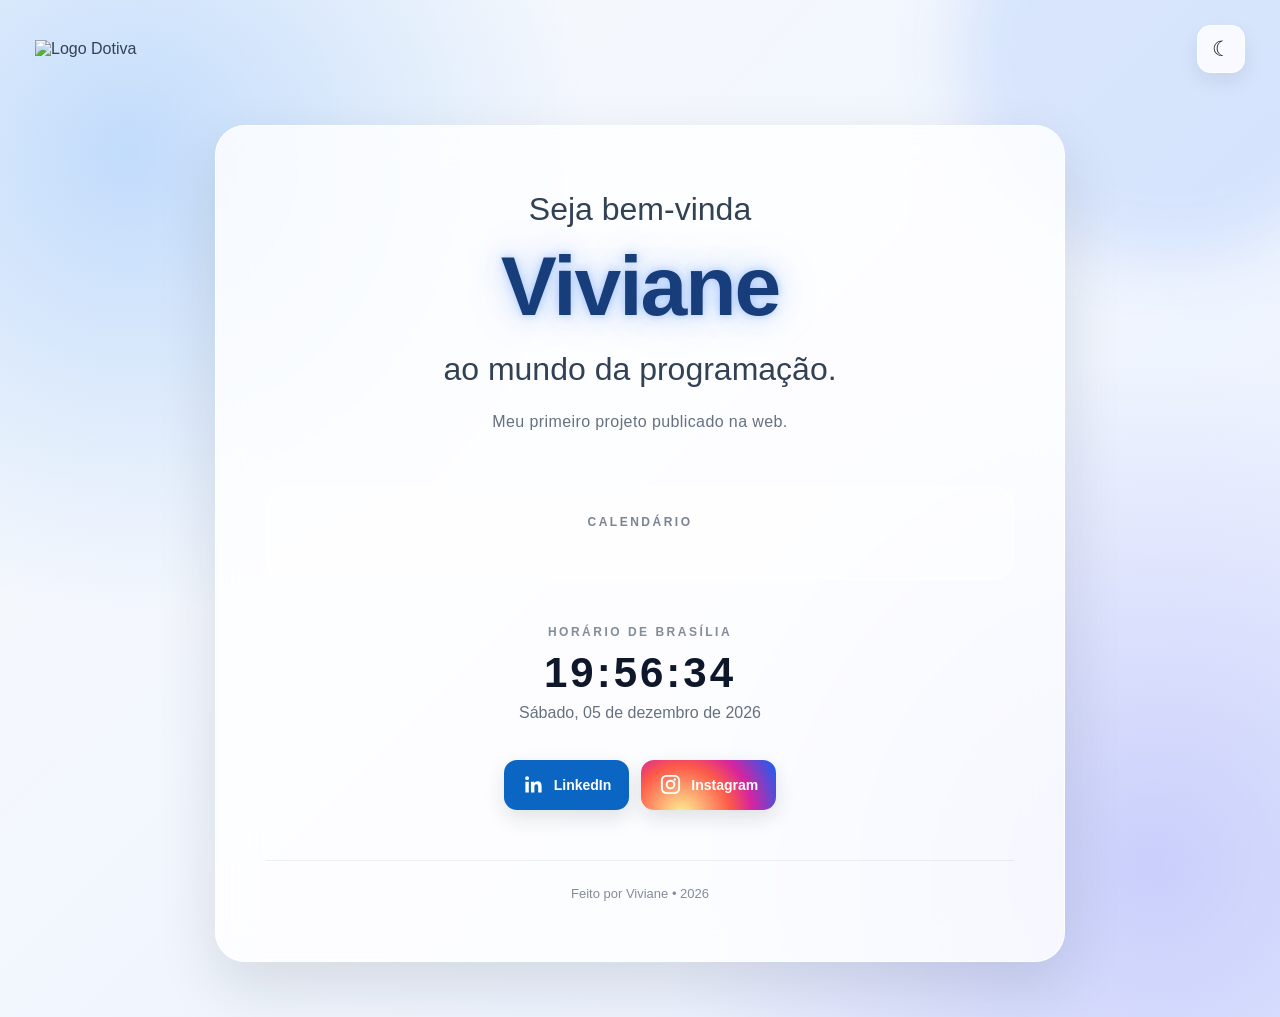
==== commit f94471c2: "Refactor comments and formatting in index.html Updated comments and formatting in index.html for bet" ====
--- a/index.html
+++ b/index.html
@@ -13,19 +13,40 @@
     <title>Viviane no mundo da programação</title>
 
 
-    <!-- FULLCALENDAR -->
-    <!-- Biblioteca externa carregada pela internet -->
+    <!-- =====================================================
+         FULLCALENDAR - JAVASCRIPT
+    ====================================================== -->
 
     <script
         src="https://cdn.jsdelivr.net/npm/fullcalendar@7.1.0/all/global.js">
     </script>
 
 
+    <!-- =====================================================
+         CSS LOCAL DO CALENDÁRIO
+    ====================================================== -->
+
+    <link
+        rel="stylesheet"
+        href="palette.css"
+    >
+
+    <link
+        rel="stylesheet"
+        href="skeleton.css"
+    >
+
+    <link
+        rel="stylesheet"
+        href="theme.css"
+    >
+
+
     <style>
 
         /* =====================================================
            CONFIGURAÇÕES GERAIS
-        ===================================================== */
+        ====================================================== */
 
         * {
             box-sizing: border-box;
@@ -84,14 +105,15 @@
             min-height: 100vh;
 
             font-family:
-                Inter,
                 Arial,
                 Helvetica,
                 sans-serif;
 
-            color: var(--texto);
+            color:
+                var(--texto);
 
             background:
+
                 radial-gradient(
                     circle at 10% 15%,
                     rgba(96, 165, 250, 0.35),
@@ -121,7 +143,7 @@
 
         /* =====================================================
            FUNDO ANIMADO
-        ===================================================== */
+        ====================================================== */
 
         body::before {
 
@@ -152,15 +174,19 @@
         @keyframes moverFundo {
 
             from {
+
                 transform:
                     translate(0, 0)
                     scale(1);
+
             }
 
             to {
+
                 transform:
                     translate(-70px, 70px)
                     scale(1.2);
+
             }
 
         }
@@ -169,7 +195,7 @@
 
         /* =====================================================
            TOPO
-        ===================================================== */
+        ====================================================== */
 
         .topo {
 
@@ -180,7 +206,9 @@
 
             width: 100%;
 
-            padding: 25px 35px;
+            padding:
+                25px
+                35px;
 
             display: flex;
 
@@ -205,16 +233,19 @@
 
         /* =====================================================
            BOTÃO DE TEMA
-        ===================================================== */
+        ====================================================== */
 
         .botao-tema {
 
             width: 48px;
             height: 48px;
 
-            border: 1px solid var(--borda);
-
-            border-radius: 14px;
+            border:
+                1px solid
+                var(--borda);
+
+            border-radius:
+                14px;
 
             background:
                 var(--card);
@@ -222,9 +253,11 @@
             color:
                 var(--texto-forte);
 
-            font-size: 21px;
-
-            cursor: pointer;
+            font-size:
+                21px;
+
+            cursor:
+                pointer;
 
             box-shadow:
                 0 8px 20px
@@ -245,8 +278,8 @@
 
 
         /* =====================================================
-           CONTEÚDO PRINCIPAL
-        ===================================================== */
+           PÁGINA
+        ====================================================== */
 
         .pagina {
 
@@ -261,7 +294,8 @@
 
             display: flex;
 
-            justify-content: center;
+            justify-content:
+                center;
         }
 
 
@@ -269,13 +303,15 @@
 
             width: 100%;
 
-            max-width: 850px;
+            max-width:
+                850px;
 
             padding:
                 60px
                 50px;
 
-            text-align: center;
+            text-align:
+                center;
 
             background:
                 var(--card);
@@ -308,7 +344,7 @@
 
         /* =====================================================
            TEXTO PRINCIPAL
-        ===================================================== */
+        ====================================================== */
 
         .intro {
 
@@ -319,7 +355,8 @@
                     32px
                 );
 
-            line-height: 1.45;
+            line-height:
+                1.45;
 
             color:
                 var(--texto);
@@ -344,9 +381,11 @@
                     82px
                 );
 
-            line-height: 1.1;
-
-            font-weight: 800;
+            line-height:
+                1.1;
+
+            font-weight:
+                800;
 
             letter-spacing:
                 -2px;
@@ -403,7 +442,7 @@
 
         /* =====================================================
            CALENDÁRIO
-        ===================================================== */
+        ====================================================== */
 
         .area-calendario {
 
@@ -476,143 +515,10 @@
         }
 
 
-        #calendar {
-
-            color:
-                var(--texto-forte);
-        }
-
-
-
-        /* CABEÇALHO DO FULLCALENDAR */
-
-        .fc
-        .fc-toolbar-title {
-
-            font-size:
-                20px;
-
-            font-weight:
-                700;
-
-            color:
-                var(--texto-forte);
-        }
-
-
-        .fc
-        .fc-button {
-
-            background:
-                var(--azul) !important;
-
-            border:
-                none !important;
-
-            border-radius:
-                9px !important;
-
-            box-shadow:
-                none !important;
-
-            transition:
-                0.2s;
-        }
-
-
-        .fc
-        .fc-button:hover {
-
-            transform:
-                translateY(-2px);
-
-            opacity:
-                0.9;
-        }
-
-
-        .fc
-        .fc-button:disabled {
-
-            opacity:
-                0.4;
-        }
-
-
-        .fc
-        .fc-daygrid-day {
-
-            transition:
-                background 0.2s;
-        }
-
-
-        .fc
-        .fc-daygrid-day:hover {
-
-            background:
-                rgba(
-                    59,
-                    130,
-                    246,
-                    0.07
-                );
-        }
-
-
-
-        /* DIA DE HOJE */
-
-        .fc
-        .fc-day-today {
-
-            background:
-                rgba(
-                    59,
-                    130,
-                    246,
-                    0.13
-                ) !important;
-        }
-
-
-        .fc
-        .fc-day-today
-        .fc-daygrid-day-number {
-
-            background:
-                var(--azul);
-
-            color:
-                white;
-
-            width:
-                32px;
-
-            height:
-                32px;
-
-            border-radius:
-                50%;
-
-            display:
-                flex;
-
-            align-items:
-                center;
-
-            justify-content:
-                center;
-
-            font-weight:
-                700;
-        }
-
-
 
         /* =====================================================
            RELÓGIO
-        ===================================================== */
+        ====================================================== */
 
         .relogio-container {
 
@@ -685,7 +591,7 @@
 
         /* =====================================================
            REDES SOCIAIS
-        ===================================================== */
+        ====================================================== */
 
         .redes-sociais {
 
@@ -799,7 +705,7 @@
 
         /* =====================================================
            RODAPÉ
-        ===================================================== */
+        ====================================================== */
 
         footer {
 
@@ -832,7 +738,7 @@
 
         /* =====================================================
            ANIMAÇÕES
-        ===================================================== */
+        ====================================================== */
 
         @keyframes aparecer {
 
@@ -873,7 +779,7 @@
 
         /* =====================================================
            TABLET
-        ===================================================== */
+        ====================================================== */
 
         @media
         (max-width: 900px) {
@@ -906,7 +812,7 @@
 
         /* =====================================================
            CELULAR
-        ===================================================== */
+        ====================================================== */
 
         @media
         (max-width: 600px) {
@@ -994,64 +900,6 @@
             }
 
 
-            /*
-            No celular o cabeçalho
-            do calendário muda de posição
-            */
-
-            .fc
-            .fc-toolbar {
-
-                flex-direction:
-                    column;
-
-                gap:
-                    11px;
-            }
-
-
-            .fc
-            .fc-toolbar-title {
-
-                font-size:
-                    18px;
-            }
-
-
-            .fc
-            .fc-button {
-
-                padding:
-                    7px
-                    10px !important;
-
-                font-size:
-                    13px !important;
-            }
-
-
-            .fc
-            .fc-col-header-cell-cushion,
-            .fc
-            .fc-daygrid-day-number {
-
-                font-size:
-                    11px;
-            }
-
-
-            .fc
-            .fc-day-today
-            .fc-daygrid-day-number {
-
-                width:
-                    26px;
-
-                height:
-                    26px;
-            }
-
-
             .relogio-container {
 
                 margin-top:
@@ -1072,11 +920,6 @@
             }
 
 
-            /*
-            No celular mostramos
-            apenas os ícones
-            */
-
             .rede span {
 
                 display:
@@ -1089,7 +932,7 @@
 
         /* =====================================================
            ACESSIBILIDADE
-        ===================================================== */
+        ====================================================== */
 
         @media
         (prefers-reduced-motion: reduce) {
@@ -1106,7 +949,6 @@
 
                 transition-duration:
                     0.01ms !important;
-
             }
 
         }
@@ -1120,28 +962,23 @@
 
 
     <!-- =====================================================
-         CABEÇALHO
+         TOPO
     ====================================================== -->
 
     <header class="topo">
 
-
-        <!-- LOGO DOTIVA -->
 
         <img
             src="https://dotiva.com.br/imagens/logo.png"
-            alt="Dotiva"
+            alt="Logo Dotiva"
             class="logo-dotiva"
         >
 
-
-
-        <!-- BOTÃO CLARO / ESCURO -->
 
         <button
             id="botaoTema"
             class="botao-tema"
-            aria-label="Alterar tema"
+            aria-label="Alternar entre tema claro e escuro"
             title="Alterar tema"
         >
 
@@ -1239,7 +1076,6 @@
             ================================================== -->
 
             <div class="redes-sociais">
-
 
 
                 <!-- LINKEDIN -->
@@ -1256,8 +1092,7 @@
                     <svg viewBox="0 0 24 24">
 
                         <path
-                            d="
-                            M20.45 20.45h-3.56v-5.57
+                            d="M20.45 20.45h-3.56v-5.57
                             c0-1.33-.03-3.04-1.85-3.04
                             -1.85 0-2.14 1.45-2.14 2.94
                             v5.67H9.34V9h3.42v1.56h.05
@@ -1267,8 +1102,7 @@
                             M5.32 7.43
                             a2.06 2.06 0 1 1 0-4.12
                             2.06 2.06 0 0 1 0 4.12z
-                            M7.1 20.45H3.54V9H7.1v11.45z
-                            "
+                            M7.1 20.45H3.54V9H7.1v11.45z"
                         />
 
                     </svg>
@@ -1297,8 +1131,7 @@
                     <svg viewBox="0 0 24 24">
 
                         <path
-                            d="
-                            M7.75 2h8.5
+                            d="M7.75 2h8.5
                             C19.43 2 22 4.57 22 7.75
                             v8.5
                             C22 19.43 19.43 22 16.25 22
@@ -1320,8 +1153,7 @@
                             a5 5 0 1 1 0 10
                             5 5 0 0 1 0-10zm0 2
                             a3 3 0 1 0 0 6
-                            3 3 0 0 0 0-6z
-                            "
+                            3 3 0 0 0 0-6z"
                         />
 
                     </svg>
@@ -1365,28 +1197,40 @@
 
 
         /* =====================================================
-           1. ANIMAÇÃO DO NOME
-        ===================================================== */
-
-        const nome = "Viviane";
+           ANIMAÇÃO DO NOME
+        ====================================================== */
+
+        const nome =
+            "Viviane";
+
 
         const elementoViviane =
-            document.getElementById("viviane");
-
-
-        let letraAtual = 0;
+            document.getElementById(
+                "viviane"
+            );
+
+
+        let letraAtual =
+            0;
+
 
         let temporizadorDigitacao;
 
 
+
         function escreverNome() {
 
 
-            if (letraAtual < nome.length) {
+            if (
+                letraAtual <
+                nome.length
+            ) {
 
 
                 elementoViviane.textContent +=
-                    nome.charAt(letraAtual);
+                    nome.charAt(
+                        letraAtual
+                    );
 
 
                 letraAtual++;
@@ -1402,20 +1246,29 @@
             } else {
 
 
-                elementoViviane.classList.add(
-                    "brilho"
-                );
+                elementoViviane
+                    .classList
+                    .add(
+                        "brilho"
+                    );
 
 
                 setTimeout(
+
                     function () {
+
 
                         elementoViviane
                             .classList
-                            .remove("brilho");
+                            .remove(
+                                "brilho"
+                            );
+
 
                     },
+
                     1300
+
                 );
 
             }
@@ -1438,7 +1291,9 @@
 
             elementoViviane
                 .classList
-                .remove("brilho");
+                .remove(
+                    "brilho"
+                );
 
 
             letraAtual =
@@ -1450,10 +1305,6 @@
         }
 
 
-
-        /*
-        Inicia imediatamente
-        */
 
         escreverNome();
 
@@ -1475,8 +1326,8 @@
 
 
         /* =====================================================
-           2. RELÓGIO DE BRASÍLIA
-        ===================================================== */
+           RELÓGIO DE BRASÍLIA
+        ====================================================== */
 
         function atualizarRelogio() {
 
@@ -1485,6 +1336,7 @@
                 new Date();
 
 
+
             const horarioBrasilia =
                 agora.toLocaleTimeString(
 
@@ -1510,14 +1362,14 @@
 
 
             document
-                .getElementById("relogio")
+                .getElementById(
+                    "relogio"
+                )
                 .textContent =
                 horarioBrasilia;
 
 
 
-            /* DATA */
-
             let dataBrasilia =
                 agora.toLocaleDateString(
 
@@ -1544,11 +1396,6 @@
 
                 );
 
-
-            /*
-            Deixa a primeira
-            letra maiúscula
-            */
 
             dataBrasilia =
 
@@ -1562,15 +1409,17 @@
                     .slice(1);
 
 
+
             document
-                .getElementById("data")
+                .getElementById(
+                    "data"
+                )
                 .textContent =
                 dataBrasilia;
 
         }
 
 
-
         atualizarRelogio();
 
 
@@ -1585,8 +1434,8 @@
 
 
         /* =====================================================
-           3. CALENDÁRIO
-        ===================================================== */
+           FULLCALENDAR
+        ====================================================== */
 
         document.addEventListener(
 
@@ -1610,7 +1459,7 @@
 
 
                             /*
-                            Visualização mensal
+                            VISUALIZAÇÃO MENSAL
                             */
 
                             initialView:
@@ -1619,7 +1468,7 @@
 
 
                             /*
-                            Idioma
+                            IDIOMA
                             */
 
                             locale:
@@ -1628,8 +1477,8 @@
 
 
                             /*
-                            Primeiro dia da semana:
-                            domingo
+                            DOMINGO COMO
+                            PRIMEIRO DIA
                             */
 
                             firstDay:
@@ -1638,7 +1487,7 @@
 
 
                             /*
-                            Altura automática
+                            ALTURA AUTOMÁTICA
                             */
 
                             height:
@@ -1647,13 +1496,13 @@
 
 
                             /*
-                            Botões do cabeçalho
-
-                            << = ano anterior
-                            <  = mês anterior
-
-                            >  = próximo mês
-                            >> = próximo ano
+                            CABEÇALHO
+
+                            << ano anterior
+                            < mês anterior
+
+                            > próximo mês
+                            >> próximo ano
                             */
 
                             headerToolbar: {
@@ -1672,21 +1521,19 @@
 
 
                             /*
-                            Nomes dos botões
+                            NÃO FORÇA
+                            6 SEMANAS
                             */
 
-                            buttonText: {
-
-                                today:
-                                    "Hoje"
-
-                            },
+                            fixedWeekCount:
+                                false,
 
 
 
                             /*
-                            Não mostrar dias
-                            de outro mês
+                            MOSTRA DIAS
+                            DO MÊS ANTERIOR
+                            E SEGUINTE
                             */
 
                             showNonCurrentDates:
@@ -1694,8 +1541,13 @@
 
 
 
-                            fixedWeekCount:
-                                false
+                            /*
+                            DEIXA O CALENDÁRIO
+                            RESPONSIVO
+                            */
+
+                            handleWindowResize:
+                                true
 
                         }
 
@@ -1712,8 +1564,8 @@
 
 
         /* =====================================================
-           4. TEMA CLARO / ESCURO
-        ===================================================== */
+           TEMA CLARO / ESCURO
+        ====================================================== */
 
         const botaoTema =
             document.getElementById(
@@ -1731,15 +1583,21 @@
                 document
                     .body
                     .classList
-                    .toggle("dark");
+                    .toggle(
+                        "dark"
+                    );
 
 
 
                 if (
+
                     document
                         .body
                         .classList
-                        .contains("dark")
+                        .contains(
+                            "dark"
+                        )
+
                 ) {
 
 
@@ -1753,7 +1611,6 @@
                     botaoTema.textContent =
                         "☾";
 
-
                 }
 
             }
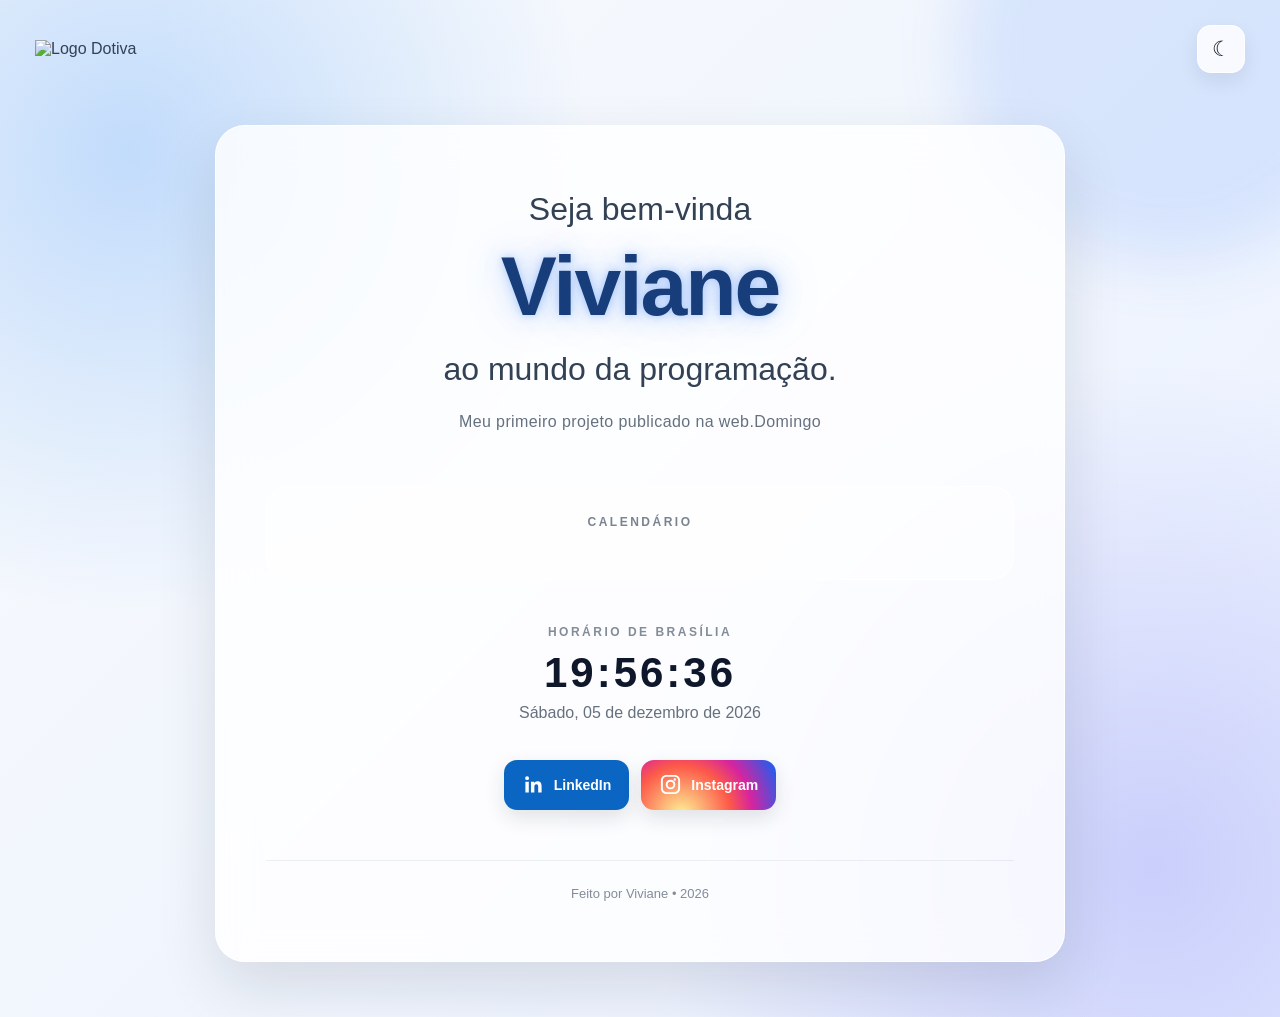
==== commit 4dbaec3d: "Fix subtitle text in index.html" ====
--- a/index.html
+++ b/index.html
@@ -1016,7 +1016,7 @@
 
             <div class="subtitulo">
 
-                Meu primeiro projeto publicado na web.
+                Meu primeiro projeto publicado na web.Domingo
 
             </div>
 
--- a/palette.css
+++ b/palette.css
@@ -0,0 +1,31 @@
+/* palette.css
+   Paleta usada pelo calendário da página da Viviane.
+*/
+
+:root {
+    --fc-bg: rgba(255, 255, 255, 0.55);
+    --fc-surface: rgba(255, 255, 255, 0.82);
+    --fc-border: rgba(100, 116, 139, 0.20);
+    --fc-text: #334155;
+    --fc-text-strong: #0f172a;
+    --fc-muted: #64748b;
+    --fc-primary: #173d7a;
+    --fc-primary-hover: #24549d;
+    --fc-today: rgba(59, 130, 246, 0.12);
+    --fc-hover: rgba(59, 130, 246, 0.07);
+    --fc-shadow: 0 8px 20px rgba(15, 23, 42, 0.08);
+}
+
+body.dark {
+    --fc-bg: rgba(15, 23, 42, 0.18);
+    --fc-surface: rgba(30, 41, 59, 0.82);
+    --fc-border: rgba(255, 255, 255, 0.10);
+    --fc-text: #cbd5e1;
+    --fc-text-strong: #f8fafc;
+    --fc-muted: #94a3b8;
+    --fc-primary: #3b82f6;
+    --fc-primary-hover: #60a5fa;
+    --fc-today: rgba(96, 165, 250, 0.16);
+    --fc-hover: rgba(96, 165, 250, 0.08);
+    --fc-shadow: 0 8px 24px rgba(0, 0, 0, 0.25);
+}
--- a/skeleton.css
+++ b/skeleton.css
@@ -0,0 +1,176 @@
+/* skeleton.css
+   Estrutura/layout necessário para o FullCalendar ficar organizado em grade.
+*/
+
+.fc {
+    direction: ltr;
+    text-align: left;
+    width: 100%;
+}
+
+.fc *,
+.fc *::before,
+.fc *::after {
+    box-sizing: border-box;
+}
+
+.fc table {
+    border-collapse: collapse;
+    border-spacing: 0;
+    width: 100%;
+}
+
+.fc .fc-scrollgrid,
+.fc .fc-scrollgrid table {
+    width: 100%;
+    table-layout: fixed;
+}
+
+.fc .fc-scrollgrid {
+    border-collapse: separate;
+    border-right-width: 0;
+    border-bottom-width: 0;
+}
+
+.fc .fc-scrollgrid-section > td {
+    height: 1px;
+}
+
+.fc .fc-scroller-harness {
+    position: relative;
+    overflow: hidden;
+}
+
+.fc .fc-scroller {
+    overflow: auto;
+    position: relative;
+    -webkit-overflow-scrolling: touch;
+}
+
+.fc .fc-toolbar {
+    display: flex;
+    align-items: center;
+    justify-content: space-between;
+    gap: 12px;
+    flex-wrap: wrap;
+    margin-bottom: 1.25rem;
+}
+
+.fc .fc-toolbar-chunk {
+    display: flex;
+    align-items: center;
+    gap: 6px;
+}
+
+.fc .fc-toolbar-title {
+    margin: 0;
+    text-align: center;
+}
+
+.fc .fc-button-group {
+    display: inline-flex;
+    vertical-align: middle;
+}
+
+.fc .fc-button {
+    display: inline-flex;
+    align-items: center;
+    justify-content: center;
+    vertical-align: middle;
+    user-select: none;
+    cursor: pointer;
+    white-space: nowrap;
+}
+
+.fc .fc-button:disabled {
+    cursor: default;
+}
+
+.fc .fc-icon {
+    display: inline-block;
+    line-height: 1;
+}
+
+.fc .fc-col-header-cell {
+    vertical-align: middle;
+    text-align: center;
+}
+
+.fc .fc-col-header-cell-cushion {
+    display: inline-block;
+    padding: 10px 4px;
+}
+
+.fc .fc-daygrid-body,
+.fc .fc-daygrid-body table {
+    width: 100% !important;
+}
+
+.fc .fc-daygrid-day {
+    position: relative;
+    vertical-align: top;
+}
+
+.fc .fc-daygrid-day-frame {
+    position: relative;
+    min-height: 88px;
+}
+
+.fc .fc-daygrid-day-top {
+    display: flex;
+    flex-direction: row-reverse;
+}
+
+.fc .fc-daygrid-day-number {
+    position: relative;
+    z-index: 4;
+    padding: 8px;
+    text-decoration: none;
+}
+
+.fc .fc-daygrid-day-events {
+    margin-top: 1px;
+    min-height: 0;
+}
+
+.fc .fc-daygrid-body-balanced .fc-daygrid-day-events {
+    position: absolute;
+    left: 0;
+    right: 0;
+}
+
+.fc .fc-daygrid-event-harness {
+    position: relative;
+}
+
+.fc .fc-day-other .fc-daygrid-day-top {
+    opacity: 0.45;
+}
+
+.fc a {
+    text-decoration: none;
+}
+
+@media (max-width: 600px) {
+    .fc .fc-toolbar {
+        flex-direction: column;
+        justify-content: center;
+        gap: 10px;
+    }
+
+    .fc .fc-toolbar-chunk {
+        justify-content: center;
+    }
+
+    .fc .fc-daygrid-day-frame {
+        min-height: 56px;
+    }
+
+    .fc .fc-col-header-cell-cushion {
+        padding: 8px 2px;
+    }
+
+    .fc .fc-daygrid-day-number {
+        padding: 6px;
+    }
+}
--- a/theme.css
+++ b/theme.css
@@ -0,0 +1,134 @@
+/* theme.css
+   Aparência do calendário: bordas, botões, tipografia e destaque do dia atual.
+*/
+
+.fc {
+    color: var(--fc-text);
+    font-family: Inter, Arial, Helvetica, sans-serif;
+}
+
+.fc .fc-toolbar-title {
+    color: var(--fc-text-strong);
+    font-size: 1.25rem;
+    font-weight: 750;
+    letter-spacing: -0.02em;
+}
+
+.fc .fc-button {
+    min-width: 38px;
+    min-height: 36px;
+    padding: 7px 11px;
+    border: 0;
+    border-radius: 9px;
+    background: var(--fc-primary);
+    color: #fff;
+    font: inherit;
+    font-size: 0.875rem;
+    font-weight: 650;
+    box-shadow: var(--fc-shadow);
+    transition: transform .18s ease, background-color .18s ease, opacity .18s ease;
+}
+
+.fc .fc-button:hover {
+    background: var(--fc-primary-hover);
+    transform: translateY(-2px);
+}
+
+.fc .fc-button:focus-visible {
+    outline: 3px solid rgba(59, 130, 246, .28);
+    outline-offset: 2px;
+}
+
+.fc .fc-button:disabled {
+    opacity: .42;
+    transform: none;
+}
+
+.fc .fc-scrollgrid {
+    overflow: hidden;
+    border: 1px solid var(--fc-border);
+    border-radius: 14px;
+    background: var(--fc-bg);
+}
+
+.fc .fc-scrollgrid td,
+.fc .fc-scrollgrid th {
+    border: 1px solid var(--fc-border);
+}
+
+.fc .fc-col-header-cell {
+    background: rgba(148, 163, 184, 0.08);
+}
+
+.fc .fc-col-header-cell-cushion {
+    color: var(--fc-muted);
+    font-size: 0.78rem;
+    font-weight: 750;
+    text-transform: uppercase;
+    letter-spacing: .04em;
+}
+
+.fc .fc-daygrid-day {
+    background: transparent;
+    transition: background-color .18s ease;
+}
+
+.fc .fc-daygrid-day:hover {
+    background: var(--fc-hover);
+}
+
+.fc .fc-daygrid-day-number {
+    color: var(--fc-text-strong);
+    font-size: 0.88rem;
+}
+
+.fc .fc-day-today {
+    background: var(--fc-today) !important;
+}
+
+.fc .fc-day-today .fc-daygrid-day-number {
+    width: 32px;
+    height: 32px;
+    margin: 5px;
+    padding: 0;
+    display: inline-flex;
+    align-items: center;
+    justify-content: center;
+    border-radius: 50%;
+    background: var(--fc-primary);
+    color: #fff;
+    font-weight: 800;
+    box-shadow: 0 5px 12px rgba(23, 61, 122, .22);
+}
+
+.fc .fc-day-other .fc-daygrid-day-number {
+    color: var(--fc-muted);
+}
+
+.fc .fc-event {
+    border-radius: 6px;
+}
+
+@media (max-width: 600px) {
+    .fc .fc-toolbar-title {
+        font-size: 1.05rem;
+    }
+
+    .fc .fc-button {
+        min-width: 34px;
+        min-height: 34px;
+        padding: 6px 9px;
+        font-size: .78rem;
+    }
+
+    .fc .fc-col-header-cell-cushion,
+    .fc .fc-daygrid-day-number {
+        font-size: .69rem;
+    }
+
+    .fc .fc-day-today .fc-daygrid-day-number {
+        width: 27px;
+        height: 27px;
+        margin: 3px;
+    }
+}
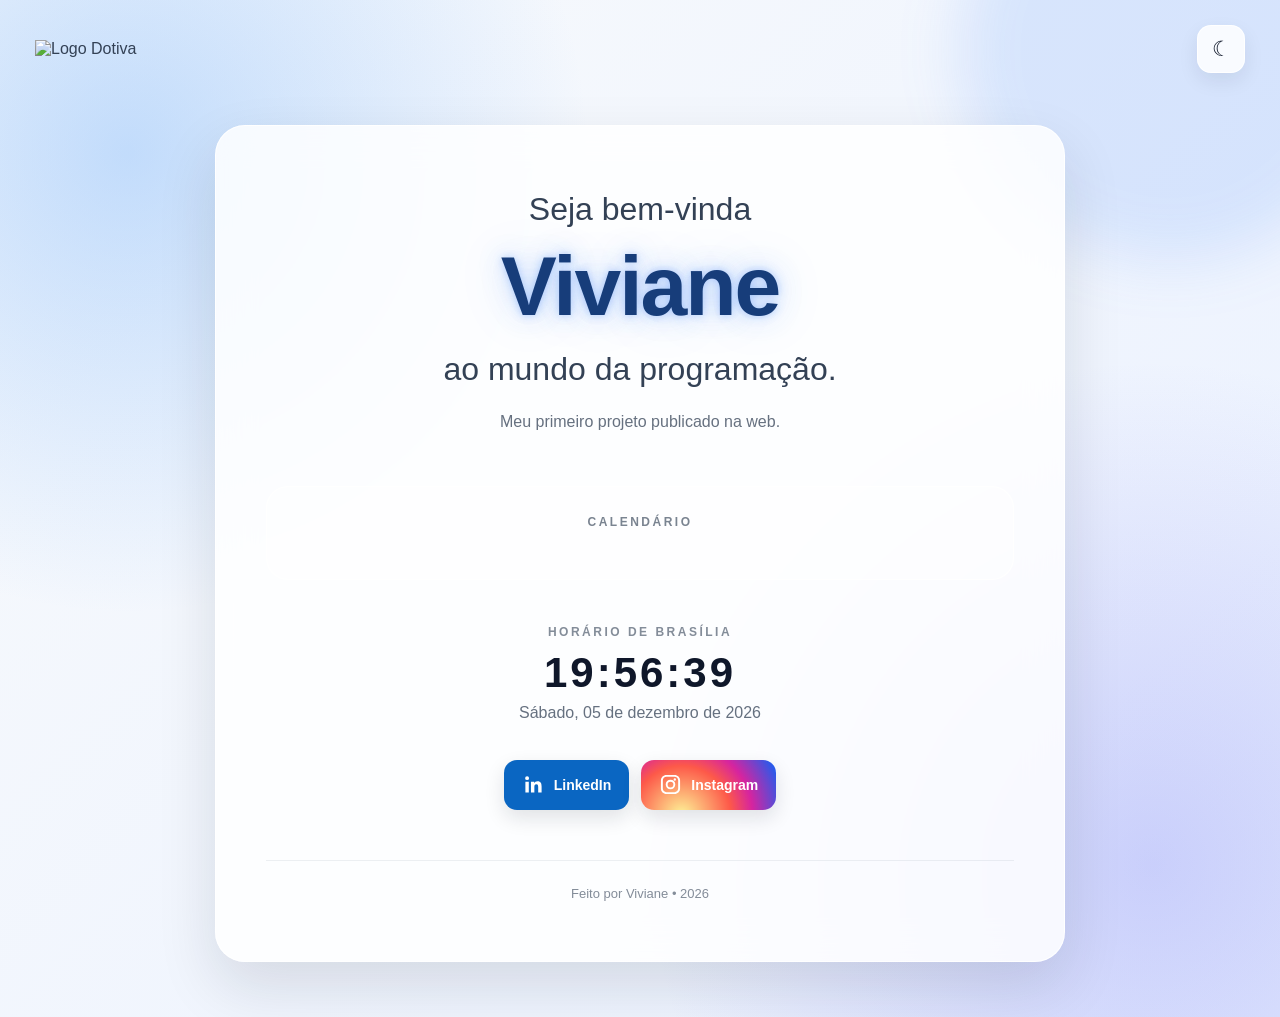
==== commit 2da8a2bf: "Rename index_corrigido.html to index.html" ====
--- a/index.html
+++ b/index.html
@@ -1,1626 +1,486 @@
 <!DOCTYPE html>
 <html lang="pt-BR">
-
 <head>
-
-    <meta charset="UTF-8">
-
-    <meta
-        name="viewport"
-        content="width=device-width, initial-scale=1.0"
+  <meta charset="UTF-8">
+  <meta name="viewport" content="width=device-width, initial-scale=1.0">
+  <title>Viviane no mundo da programação</title>
+
+  <!-- FullCalendar 7.1.0: bundle padrão -->
+  <script src="https://cdn.jsdelivr.net/npm/fullcalendar@7.1.0/all/global.js"></script>
+
+  <!-- FullCalendar 7.1.0: tema Classic -->
+  <script src="https://cdn.jsdelivr.net/npm/fullcalendar@7.1.0/themes/classic/global.js"></script>
+
+  <!-- CSS oficiais do FullCalendar 7.1.0 -->
+  <link rel="stylesheet" href="https://cdn.jsdelivr.net/npm/fullcalendar@7.1.0/skeleton.css">
+  <link rel="stylesheet" href="https://cdn.jsdelivr.net/npm/fullcalendar@7.1.0/themes/classic/theme.css">
+  <link rel="stylesheet" href="https://cdn.jsdelivr.net/npm/fullcalendar@7.1.0/themes/classic/palette.css">
+
+  <style>
+    * { box-sizing: border-box; }
+
+    :root {
+      --fundo-1: #f8fafc;
+      --fundo-2: #eaf1ff;
+      --card: rgba(255,255,255,.84);
+      --texto: #334155;
+      --texto-forte: #0f172a;
+      --azul: #173d7a;
+      --borda: rgba(255,255,255,.9);
+      --sombra: 0 25px 60px rgba(15,23,42,.12);
+    }
+
+    body.dark {
+      --fundo-1: #0f172a;
+      --fundo-2: #18253d;
+      --card: rgba(30,41,59,.86);
+      --texto: #cbd5e1;
+      --texto-forte: #f8fafc;
+      --azul: #60a5fa;
+      --borda: rgba(255,255,255,.08);
+      --sombra: 0 25px 60px rgba(0,0,0,.35);
+    }
+
+    html { scroll-behavior: smooth; }
+
+    body {
+      margin: 0;
+      min-height: 100vh;
+      font-family: Arial, Helvetica, sans-serif;
+      color: var(--texto);
+      background:
+        radial-gradient(circle at 10% 15%, rgba(96,165,250,.35), transparent 32%),
+        radial-gradient(circle at 90% 85%, rgba(99,102,241,.25), transparent 35%),
+        linear-gradient(135deg, var(--fundo-1), var(--fundo-2));
+      transition: background .5s, color .5s;
+      overflow-x: hidden;
+    }
+
+    body::before {
+      content: "";
+      position: fixed;
+      width: 420px;
+      height: 420px;
+      top: -160px;
+      right: -100px;
+      border-radius: 50%;
+      background: rgba(59,130,246,.14);
+      filter: blur(30px);
+      animation: moverFundo 9s ease-in-out infinite alternate;
+      pointer-events: none;
+    }
+
+    @keyframes moverFundo {
+      from { transform: translate(0,0) scale(1); }
+      to { transform: translate(-70px,70px) scale(1.2); }
+    }
+
+    .topo {
+      position: absolute;
+      top: 0;
+      left: 0;
+      width: 100%;
+      padding: 25px 35px;
+      display: flex;
+      align-items: center;
+      justify-content: space-between;
+      z-index: 10;
+    }
+
+    .logo-dotiva {
+      width: 155px;
+      height: auto;
+    }
+
+    .botao-tema {
+      width: 48px;
+      height: 48px;
+      border: 1px solid var(--borda);
+      border-radius: 14px;
+      background: var(--card);
+      color: var(--texto-forte);
+      font-size: 21px;
+      cursor: pointer;
+      box-shadow: 0 8px 20px rgba(15,23,42,.08);
+      transition: .3s;
+    }
+
+    .botao-tema:hover { transform: translateY(-3px) rotate(6deg); }
+
+    .pagina {
+      min-height: 100vh;
+      padding: 125px 20px 55px;
+      display: flex;
+      justify-content: center;
+    }
+
+    .container {
+      width: 100%;
+      max-width: 850px;
+      padding: 60px 50px;
+      text-align: center;
+      background: var(--card);
+      border: 1px solid var(--borda);
+      border-radius: 30px;
+      box-shadow: var(--sombra);
+      backdrop-filter: blur(18px);
+      -webkit-backdrop-filter: blur(18px);
+    }
+
+    .intro {
+      font-size: clamp(23px,3vw,32px);
+      line-height: 1.45;
+    }
+
+    #viviane {
+      display: block;
+      margin: 9px 0;
+      min-height: 96px;
+      font-size: clamp(50px,9vw,82px);
+      line-height: 1.1;
+      font-weight: 800;
+      letter-spacing: -2px;
+      color: var(--azul);
+      text-shadow: 0 0 30px rgba(59,130,246,.15);
+      transition: .4s;
+    }
+
+    #viviane.brilho {
+      text-shadow:
+        0 0 8px rgba(59,130,246,.35),
+        0 0 25px rgba(59,130,246,.25),
+        0 0 50px rgba(59,130,246,.18);
+      transform: scale(1.025);
+    }
+
+    .subtitulo {
+      margin-top: 20px;
+      font-size: 16px;
+      opacity: .75;
+    }
+
+    .area-calendario {
+      margin-top: 55px;
+      padding: 28px;
+      background: rgba(255,255,255,.38);
+      border: 1px solid var(--borda);
+      border-radius: 22px;
+      text-align: left;
+    }
+
+    body.dark .area-calendario {
+      background: rgba(15,23,42,.30);
+    }
+
+    .titulo-secao {
+      margin: 0 0 22px;
+      text-align: center;
+      font-size: 12px;
+      font-weight: 700;
+      letter-spacing: 2.5px;
+      text-transform: uppercase;
+      opacity: .65;
+    }
+
+    /* Ajustes visuais por cima do tema Classic */
+    .fc { color: var(--texto-forte); }
+
+    .fc .fc-toolbar-title {
+      font-size: 20px;
+      font-weight: 700;
+    }
+
+    .fc .fc-button {
+      border-radius: 9px;
+    }
+
+    .fc .fc-day-today {
+      background: rgba(59,130,246,.12) !important;
+    }
+
+    .relogio-container { margin-top: 45px; }
+
+    .relogio-titulo {
+      font-size: 12px;
+      font-weight: 700;
+      text-transform: uppercase;
+      letter-spacing: 2.5px;
+      opacity: .6;
+      margin-bottom: 10px;
+    }
+
+    #relogio {
+      font-size: clamp(30px,6vw,42px);
+      font-weight: 700;
+      letter-spacing: 3px;
+      color: var(--texto-forte);
+    }
+
+    #data {
+      margin-top: 7px;
+      font-size: 16px;
+      opacity: .75;
+    }
+
+    .redes-sociais {
+      margin-top: 38px;
+      display: flex;
+      justify-content: center;
+      gap: 12px;
+      flex-wrap: wrap;
+    }
+
+    .rede {
+      height: 50px;
+      padding: 0 18px;
+      border-radius: 13px;
+      display: flex;
+      align-items: center;
+      gap: 9px;
+      text-decoration: none;
+      color: white;
+      font-weight: 600;
+      font-size: 14px;
+      transition: .3s;
+      box-shadow: 0 8px 20px rgba(15,23,42,.12);
+    }
+
+    .rede:hover { transform: translateY(-5px); }
+
+    .linkedin { background: #0a66c2; }
+
+    .instagram {
+      background: radial-gradient(circle at 30% 110%, #fdf497 0%, #fd5949 45%, #d6249f 65%, #285aeb 95%);
+    }
+
+    .rede svg {
+      width: 23px;
+      height: 23px;
+      fill: white;
+    }
+
+    footer {
+      margin-top: 50px;
+      padding-top: 25px;
+      border-top: 1px solid rgba(100,116,139,.18);
+      font-size: 13px;
+      opacity: .6;
+    }
+
+    @media (max-width: 600px) {
+      .topo {
+        position: relative;
+        padding: 20px 18px 5px;
+      }
+
+      .logo-dotiva { width: 125px; }
+
+      .pagina {
+        min-height: auto;
+        padding: 18px 12px 30px;
+      }
+
+      .container {
+        padding: 38px 17px;
+        border-radius: 22px;
+      }
+
+      #viviane {
+        min-height: 62px;
+        letter-spacing: -1px;
+      }
+
+      .area-calendario {
+        margin-top: 40px;
+        padding: 16px 9px;
+      }
+
+      .fc .fc-toolbar {
+        flex-direction: column;
+        gap: 10px;
+      }
+
+      .fc .fc-toolbar-title { font-size: 18px; }
+
+      .rede {
+        width: 52px;
+        padding: 0;
+        justify-content: center;
+      }
+
+      .rede span { display: none; }
+    }
+  </style>
+</head>
+
+<body>
+
+  <header class="topo">
+    <img
+      src="https://dotiva.com.br/imagens/logo.png"
+      alt="Logo Dotiva"
+      class="logo-dotiva"
     >
 
-    <title>Viviane no mundo da programação</title>
-
-
-    <!-- =====================================================
-         FULLCALENDAR - JAVASCRIPT
-    ====================================================== -->
-
-    <script
-        src="https://cdn.jsdelivr.net/npm/fullcalendar@7.1.0/all/global.js">
-    </script>
-
-
-    <!-- =====================================================
-         CSS LOCAL DO CALENDÁRIO
-    ====================================================== -->
-
-    <link
-        rel="stylesheet"
-        href="palette.css"
-    >
-
-    <link
-        rel="stylesheet"
-        href="skeleton.css"
-    >
-
-    <link
-        rel="stylesheet"
-        href="theme.css"
-    >
-
-
-    <style>
-
-        /* =====================================================
-           CONFIGURAÇÕES GERAIS
-        ====================================================== */
-
-        * {
-            box-sizing: border-box;
+    <button
+      id="botaoTema"
+      class="botao-tema"
+      aria-label="Alternar tema"
+      title="Alterar tema"
+    >☾</button>
+  </header>
+
+  <main class="pagina">
+    <section class="container">
+
+      <div class="intro">
+        Seja bem-vinda
+        <span id="viviane"></span>
+        ao mundo da programação.
+      </div>
+
+      <div class="subtitulo">
+        Meu primeiro projeto publicado na web.
+      </div>
+
+      <div class="area-calendario">
+        <div class="titulo-secao">Calendário</div>
+        <div id="calendar"></div>
+      </div>
+
+      <div class="relogio-container">
+        <div class="relogio-titulo">Horário de Brasília</div>
+        <div id="relogio">00:00:00</div>
+        <div id="data"></div>
+      </div>
+
+      <div class="redes-sociais">
+
+        <a
+          href="https://www.linkedin.com/"
+          target="_blank"
+          rel="noopener noreferrer"
+          class="rede linkedin"
+          aria-label="LinkedIn"
+        >
+          <svg viewBox="0 0 24 24">
+            <path d="M20.45 20.45h-3.56v-5.57c0-1.33-.03-3.04-1.85-3.04-1.85 0-2.14 1.45-2.14 2.94v5.67H9.34V9h3.42v1.56h.05c.48-.9 1.64-1.85 3.37-1.85 3.6 0 4.27 2.37 4.27 5.46v6.28zM5.32 7.43a2.06 2.06 0 1 1 0-4.12 2.06 2.06 0 0 1 0 4.12zM7.1 20.45H3.54V9H7.1v11.45z"/>
+          </svg>
+          <span>LinkedIn</span>
+        </a>
+
+        <a
+          href="https://www.instagram.com/"
+          target="_blank"
+          rel="noopener noreferrer"
+          class="rede instagram"
+          aria-label="Instagram"
+        >
+          <svg viewBox="0 0 24 24">
+            <path d="M7.75 2h8.5C19.43 2 22 4.57 22 7.75v8.5C22 19.43 19.43 22 16.25 22h-8.5C4.57 22 2 19.43 2 16.25v-8.5C2 4.57 4.57 2 7.75 2zm0 2C5.68 4 4 5.68 4 7.75v8.5C4 18.32 5.68 20 7.75 20h8.5C18.32 20 20 18.32 20 16.25v-8.5C20 5.68 18.32 4 16.25 4h-8.5zm8.75 1.5a1.25 1.25 0 1 1 0 2.5 1.25 1.25 0 0 1 0-2.5zM12 7a5 5 0 1 1 0 10 5 5 0 0 1 0-10zm0 2a3 3 0 1 0 0 6 3 3 0 0 0 0-6z"/>
+          </svg>
+          <span>Instagram</span>
+        </a>
+
+      </div>
+
+      <footer>Feito por Viviane • 2026</footer>
+
+    </section>
+  </main>
+
+  <script>
+    /* Animação do nome */
+    const nome = "Viviane";
+    const elementoViviane = document.getElementById("viviane");
+    let letraAtual = 0;
+    let temporizadorDigitacao;
+
+    function escreverNome() {
+      if (letraAtual < nome.length) {
+        elementoViviane.textContent += nome.charAt(letraAtual);
+        letraAtual++;
+        temporizadorDigitacao = setTimeout(escreverNome, 180);
+      } else {
+        elementoViviane.classList.add("brilho");
+        setTimeout(() => elementoViviane.classList.remove("brilho"), 1300);
+      }
+    }
+
+    function reiniciarAnimacaoNome() {
+      clearTimeout(temporizadorDigitacao);
+      elementoViviane.textContent = "";
+      elementoViviane.classList.remove("brilho");
+      letraAtual = 0;
+      escreverNome();
+    }
+
+    escreverNome();
+    setInterval(reiniciarAnimacaoNome, 10000);
+
+    /* Relógio e data de Brasília */
+    function atualizarRelogio() {
+      const agora = new Date();
+
+      document.getElementById("relogio").textContent =
+        agora.toLocaleTimeString("pt-BR", {
+          timeZone: "America/Sao_Paulo",
+          hour: "2-digit",
+          minute: "2-digit",
+          second: "2-digit"
+        });
+
+      let dataBrasilia = agora.toLocaleDateString("pt-BR", {
+        timeZone: "America/Sao_Paulo",
+        weekday: "long",
+        day: "2-digit",
+        month: "long",
+        year: "numeric"
+      });
+
+      dataBrasilia =
+        dataBrasilia.charAt(0).toUpperCase() + dataBrasilia.slice(1);
+
+      document.getElementById("data").textContent = dataBrasilia;
+    }
+
+    atualizarRelogio();
+    setInterval(atualizarRelogio, 1000);
+
+    /* FullCalendar */
+    document.addEventListener("DOMContentLoaded", function () {
+      const elementoCalendario = document.getElementById("calendar");
+
+      const calendario = new FullCalendar.Calendar(elementoCalendario, {
+        plugins: [
+          FullCalendarClassicTheme.default
+        ],
+        initialView: "dayGridMonth",
+        locale: "pt-br",
+        firstDay: 0,
+        height: "auto",
+        fixedWeekCount: false,
+        showNonCurrentDates: true,
+        headerToolbar: {
+          start: "prevYear,prev",
+          center: "title",
+          end: "next,nextYear"
         }
-
-
-        :root {
-
-            --fundo-1: #f8fafc;
-            --fundo-2: #eaf1ff;
-
-            --card: rgba(255, 255, 255, 0.82);
-
-            --texto: #334155;
-            --texto-forte: #0f172a;
-
-            --azul: #173d7a;
-            --azul-claro: #3b82f6;
-
-            --borda: rgba(255, 255, 255, 0.9);
-
-            --sombra:
-                0 25px 60px rgba(15, 23, 42, 0.12);
-        }
-
-
-        body.dark {
-
-            --fundo-1: #0f172a;
-            --fundo-2: #18253d;
-
-            --card: rgba(30, 41, 59, 0.82);
-
-            --texto: #cbd5e1;
-            --texto-forte: #f8fafc;
-
-            --azul: #60a5fa;
-            --azul-claro: #93c5fd;
-
-            --borda: rgba(255, 255, 255, 0.08);
-
-            --sombra:
-                0 25px 60px rgba(0, 0, 0, 0.35);
-        }
-
-
-        html {
-            scroll-behavior: smooth;
-        }
-
-
-        body {
-
-            margin: 0;
-
-            min-height: 100vh;
-
-            font-family:
-                Arial,
-                Helvetica,
-                sans-serif;
-
-            color:
-                var(--texto);
-
-            background:
-
-                radial-gradient(
-                    circle at 10% 15%,
-                    rgba(96, 165, 250, 0.35),
-                    transparent 32%
-                ),
-
-                radial-gradient(
-                    circle at 90% 85%,
-                    rgba(99, 102, 241, 0.25),
-                    transparent 35%
-                ),
-
-                linear-gradient(
-                    135deg,
-                    var(--fundo-1),
-                    var(--fundo-2)
-                );
-
-            transition:
-                background 0.5s,
-                color 0.5s;
-
-            overflow-x: hidden;
-        }
-
-
-
-        /* =====================================================
-           FUNDO ANIMADO
-        ====================================================== */
-
-        body::before {
-
-            content: "";
-
-            position: fixed;
-
-            width: 420px;
-            height: 420px;
-
-            top: -160px;
-            right: -100px;
-
-            border-radius: 50%;
-
-            background:
-                rgba(59, 130, 246, 0.14);
-
-            filter: blur(30px);
-
-            animation:
-                moverFundo 9s ease-in-out infinite alternate;
-
-            pointer-events: none;
-        }
-
-
-        @keyframes moverFundo {
-
-            from {
-
-                transform:
-                    translate(0, 0)
-                    scale(1);
-
-            }
-
-            to {
-
-                transform:
-                    translate(-70px, 70px)
-                    scale(1.2);
-
-            }
-
-        }
-
-
-
-        /* =====================================================
-           TOPO
-        ====================================================== */
-
-        .topo {
-
-            position: absolute;
-
-            top: 0;
-            left: 0;
-
-            width: 100%;
-
-            padding:
-                25px
-                35px;
-
-            display: flex;
-
-            align-items: center;
-            justify-content: space-between;
-
-            z-index: 10;
-        }
-
-
-        .logo-dotiva {
-
-            width: 155px;
-
-            height: auto;
-
-            animation:
-                aparecer 0.8s ease both;
-        }
-
-
-
-        /* =====================================================
-           BOTÃO DE TEMA
-        ====================================================== */
-
-        .botao-tema {
-
-            width: 48px;
-            height: 48px;
-
-            border:
-                1px solid
-                var(--borda);
-
-            border-radius:
-                14px;
-
-            background:
-                var(--card);
-
-            color:
-                var(--texto-forte);
-
-            font-size:
-                21px;
-
-            cursor:
-                pointer;
-
-            box-shadow:
-                0 8px 20px
-                rgba(15, 23, 42, 0.08);
-
-            transition:
-                0.3s;
-        }
-
-
-        .botao-tema:hover {
-
-            transform:
-                translateY(-3px)
-                rotate(6deg);
-        }
-
-
-
-        /* =====================================================
-           PÁGINA
-        ====================================================== */
-
-        .pagina {
-
-            width: 100%;
-
-            min-height: 100vh;
-
-            padding:
-                125px
-                20px
-                55px;
-
-            display: flex;
-
-            justify-content:
-                center;
-        }
-
-
-        .container {
-
-            width: 100%;
-
-            max-width:
-                850px;
-
-            padding:
-                60px
-                50px;
-
-            text-align:
-                center;
-
-            background:
-                var(--card);
-
-            border:
-                1px solid
-                var(--borda);
-
-            border-radius:
-                30px;
-
-            box-shadow:
-                var(--sombra);
-
-            backdrop-filter:
-                blur(18px);
-
-            -webkit-backdrop-filter:
-                blur(18px);
-
-            animation:
-                subir 0.9s ease both;
-
-            transition:
-                background 0.5s,
-                box-shadow 0.5s;
-        }
-
-
-
-        /* =====================================================
-           TEXTO PRINCIPAL
-        ====================================================== */
-
-        .intro {
-
-            font-size:
-                clamp(
-                    23px,
-                    3vw,
-                    32px
-                );
-
-            line-height:
-                1.45;
-
-            color:
-                var(--texto);
-        }
-
-
-        #viviane {
-
-            display: block;
-
-            margin:
-                9px
-                0;
-
-            min-height:
-                96px;
-
-            font-size:
-                clamp(
-                    50px,
-                    9vw,
-                    82px
-                );
-
-            line-height:
-                1.1;
-
-            font-weight:
-                800;
-
-            letter-spacing:
-                -2px;
-
-            color:
-                var(--azul);
-
-            text-shadow:
-                0 0 30px
-                rgba(59, 130, 246, 0.15);
-
-            transition:
-                0.4s;
-        }
-
-
-        #viviane.brilho {
-
-            text-shadow:
-
-                0 0 8px
-                rgba(59, 130, 246, 0.35),
-
-                0 0 25px
-                rgba(59, 130, 246, 0.25),
-
-                0 0 50px
-                rgba(59, 130, 246, 0.18);
-
-            transform:
-                scale(1.025);
-        }
-
-
-        .subtitulo {
-
-            margin-top:
-                20px;
-
-            font-size:
-                16px;
-
-            color:
-                var(--texto);
-
-            opacity:
-                0.75;
-
-            letter-spacing:
-                0.4px;
-        }
-
-
-
-        /* =====================================================
-           CALENDÁRIO
-        ====================================================== */
-
-        .area-calendario {
-
-            margin-top:
-                55px;
-
-            padding:
-                28px;
-
-            background:
-                rgba(
-                    255,
-                    255,
-                    255,
-                    0.38
-                );
-
-            border:
-                1px solid
-                var(--borda);
-
-            border-radius:
-                22px;
-
-            text-align:
-                left;
-        }
-
-
-        body.dark
-        .area-calendario {
-
-            background:
-                rgba(
-                    15,
-                    23,
-                    42,
-                    0.30
-                );
-        }
-
-
-        .titulo-secao {
-
-            margin:
-                0
-                0
-                22px;
-
-            text-align:
-                center;
-
-            font-size:
-                12px;
-
-            font-weight:
-                700;
-
-            letter-spacing:
-                2.5px;
-
-            text-transform:
-                uppercase;
-
-            color:
-                var(--texto);
-
-            opacity:
-                0.65;
-        }
-
-
-
-        /* =====================================================
-           RELÓGIO
-        ====================================================== */
-
-        .relogio-container {
-
-            margin-top:
-                45px;
-        }
-
-
-        .relogio-titulo {
-
-            font-size:
-                12px;
-
-            font-weight:
-                700;
-
-            text-transform:
-                uppercase;
-
-            letter-spacing:
-                2.5px;
-
-            color:
-                var(--texto);
-
-            opacity:
-                0.6;
-
-            margin-bottom:
-                10px;
-        }
-
-
-        #relogio {
-
-            font-size:
-                clamp(
-                    30px,
-                    6vw,
-                    42px
-                );
-
-            font-weight:
-                700;
-
-            letter-spacing:
-                3px;
-
-            color:
-                var(--texto-forte);
-        }
-
-
-        #data {
-
-            margin-top:
-                7px;
-
-            font-size:
-                16px;
-
-            color:
-                var(--texto);
-
-            opacity:
-                0.75;
-        }
-
-
-
-        /* =====================================================
-           REDES SOCIAIS
-        ====================================================== */
-
-        .redes-sociais {
-
-            margin-top:
-                38px;
-
-            display:
-                flex;
-
-            justify-content:
-                center;
-
-            align-items:
-                center;
-
-            gap:
-                12px;
-
-            flex-wrap:
-                wrap;
-        }
-
-
-        .rede {
-
-            height:
-                50px;
-
-            padding:
-                0
-                18px;
-
-            border-radius:
-                13px;
-
-            display:
-                flex;
-
-            align-items:
-                center;
-
-            gap:
-                9px;
-
-            text-decoration:
-                none;
-
-            color:
-                white;
-
-            font-weight:
-                600;
-
-            font-size:
-                14px;
-
-            transition:
-                0.3s;
-
-            box-shadow:
-                0 8px 20px
-                rgba(15, 23, 42, 0.12);
-        }
-
-
-        .rede:hover {
-
-            transform:
-                translateY(-5px);
-
-            box-shadow:
-                0 15px 28px
-                rgba(15, 23, 42, 0.18);
-        }
-
-
-        .linkedin {
-
-            background:
-                #0a66c2;
-        }
-
-
-        .instagram {
-
-            background:
-
-                radial-gradient(
-                    circle at 30% 110%,
-                    #fdf497 0%,
-                    #fd5949 45%,
-                    #d6249f 65%,
-                    #285aeb 95%
-                );
-        }
-
-
-        .rede svg {
-
-            width:
-                23px;
-
-            height:
-                23px;
-
-            fill:
-                white;
-        }
-
-
-
-        /* =====================================================
-           RODAPÉ
-        ====================================================== */
-
-        footer {
-
-            margin-top:
-                50px;
-
-            padding-top:
-                25px;
-
-            border-top:
-                1px solid
-                rgba(
-                    100,
-                    116,
-                    139,
-                    0.18
-                );
-
-            font-size:
-                13px;
-
-            color:
-                var(--texto);
-
-            opacity:
-                0.6;
-        }
-
-
-
-        /* =====================================================
-           ANIMAÇÕES
-        ====================================================== */
-
-        @keyframes aparecer {
-
-            from {
-                opacity: 0;
-            }
-
-            to {
-                opacity: 1;
-            }
-
-        }
-
-
-        @keyframes subir {
-
-            from {
-
-                opacity: 0;
-
-                transform:
-                    translateY(30px);
-
-            }
-
-            to {
-
-                opacity: 1;
-
-                transform:
-                    translateY(0);
-
-            }
-
-        }
-
-
-
-        /* =====================================================
-           TABLET
-        ====================================================== */
-
-        @media
-        (max-width: 900px) {
-
-            .topo {
-
-                padding:
-                    22px
-                    25px;
-            }
-
-
-            .logo-dotiva {
-
-                width:
-                    140px;
-            }
-
-
-            .container {
-
-                padding:
-                    50px
-                    35px;
-            }
-
-        }
-
-
-
-        /* =====================================================
-           CELULAR
-        ====================================================== */
-
-        @media
-        (max-width: 600px) {
-
-            .topo {
-
-                position:
-                    relative;
-
-                padding:
-                    20px
-                    18px
-                    5px;
-            }
-
-
-            .logo-dotiva {
-
-                width:
-                    125px;
-            }
-
-
-            .botao-tema {
-
-                width:
-                    43px;
-
-                height:
-                    43px;
-
-                font-size:
-                    18px;
-            }
-
-
-            .pagina {
-
-                min-height:
-                    auto;
-
-                padding:
-                    18px
-                    12px
-                    30px;
-            }
-
-
-            .container {
-
-                padding:
-                    38px
-                    17px;
-
-                border-radius:
-                    22px;
-            }
-
-
-            #viviane {
-
-                min-height:
-                    62px;
-
-                letter-spacing:
-                    -1px;
-            }
-
-
-            .subtitulo {
-
-                font-size:
-                    14px;
-            }
-
-
-            .area-calendario {
-
-                margin-top:
-                    40px;
-
-                padding:
-                    16px
-                    9px;
-            }
-
-
-            .relogio-container {
-
-                margin-top:
-                    38px;
-            }
-
-
-            .rede {
-
-                width:
-                    52px;
-
-                padding:
-                    0;
-
-                justify-content:
-                    center;
-            }
-
-
-            .rede span {
-
-                display:
-                    none;
-            }
-
-        }
-
-
-
-        /* =====================================================
-           ACESSIBILIDADE
-        ====================================================== */
-
-        @media
-        (prefers-reduced-motion: reduce) {
-
-            *,
-            *::before,
-            *::after {
-
-                animation-duration:
-                    0.01ms !important;
-
-                animation-iteration-count:
-                    1 !important;
-
-                transition-duration:
-                    0.01ms !important;
-            }
-
-        }
-
-    </style>
-
-</head>
-
-
-<body>
-
-
-    <!-- =====================================================
-         TOPO
-    ====================================================== -->
-
-    <header class="topo">
-
-
-        <img
-            src="https://dotiva.com.br/imagens/logo.png"
-            alt="Logo Dotiva"
-            class="logo-dotiva"
-        >
-
-
-        <button
-            id="botaoTema"
-            class="botao-tema"
-            aria-label="Alternar entre tema claro e escuro"
-            title="Alterar tema"
-        >
-
-            ☾
-
-        </button>
-
-
-    </header>
-
-
-
-    <!-- =====================================================
-         CONTEÚDO
-    ====================================================== -->
-
-    <main class="pagina">
-
-
-        <section class="container">
-
-
-            <!-- TEXTO PRINCIPAL -->
-
-            <div class="intro">
-
-                Seja bem-vinda
-
-                <span id="viviane"></span>
-
-                ao mundo da programação.
-
-            </div>
-
-
-            <div class="subtitulo">
-
-                Meu primeiro projeto publicado na web.Domingo
-
-            </div>
-
-
-
-            <!-- =================================================
-                 CALENDÁRIO
-            ================================================== -->
-
-            <div class="area-calendario">
-
-
-                <div class="titulo-secao">
-
-                    Calendário
-
-                </div>
-
-
-                <div id="calendar"></div>
-
-
-            </div>
-
-
-
-            <!-- =================================================
-                 RELÓGIO
-            ================================================== -->
-
-            <div class="relogio-container">
-
-
-                <div class="relogio-titulo">
-
-                    Horário de Brasília
-
-                </div>
-
-
-                <div id="relogio">
-
-                    00:00:00
-
-                </div>
-
-
-                <div id="data"></div>
-
-
-            </div>
-
-
-
-            <!-- =================================================
-                 REDES SOCIAIS
-            ================================================== -->
-
-            <div class="redes-sociais">
-
-
-                <!-- LINKEDIN -->
-
-                <a
-                    href="https://www.linkedin.com/"
-                    target="_blank"
-                    rel="noopener noreferrer"
-                    class="rede linkedin"
-                    aria-label="LinkedIn"
-                >
-
-
-                    <svg viewBox="0 0 24 24">
-
-                        <path
-                            d="M20.45 20.45h-3.56v-5.57
-                            c0-1.33-.03-3.04-1.85-3.04
-                            -1.85 0-2.14 1.45-2.14 2.94
-                            v5.67H9.34V9h3.42v1.56h.05
-                            c.48-.9 1.64-1.85 3.37-1.85
-                            3.6 0 4.27 2.37 4.27 5.46
-                            v6.28z
-                            M5.32 7.43
-                            a2.06 2.06 0 1 1 0-4.12
-                            2.06 2.06 0 0 1 0 4.12z
-                            M7.1 20.45H3.54V9H7.1v11.45z"
-                        />
-
-                    </svg>
-
-
-                    <span>
-                        LinkedIn
-                    </span>
-
-
-                </a>
-
-
-
-                <!-- INSTAGRAM -->
-
-                <a
-                    href="https://www.instagram.com/"
-                    target="_blank"
-                    rel="noopener noreferrer"
-                    class="rede instagram"
-                    aria-label="Instagram"
-                >
-
-
-                    <svg viewBox="0 0 24 24">
-
-                        <path
-                            d="M7.75 2h8.5
-                            C19.43 2 22 4.57 22 7.75
-                            v8.5
-                            C22 19.43 19.43 22 16.25 22
-                            h-8.5
-                            C4.57 22 2 19.43 2 16.25
-                            v-8.5
-                            C2 4.57 4.57 2 7.75 2zm0 2
-                            C5.68 4 4 5.68 4 7.75
-                            v8.5
-                            C4 18.32 5.68 20 7.75 20
-                            h8.5
-                            C18.32 20 20 18.32 20 16.25
-                            v-8.5
-                            C20 5.68 18.32 4 16.25 4
-                            h-8.5zm8.75 1.5
-                            a1.25 1.25 0 1 1 0 2.5
-                            1.25 1.25 0 0 1 0-2.5z
-                            M12 7
-                            a5 5 0 1 1 0 10
-                            5 5 0 0 1 0-10zm0 2
-                            a3 3 0 1 0 0 6
-                            3 3 0 0 0 0-6z"
-                        />
-
-                    </svg>
-
-
-                    <span>
-                        Instagram
-                    </span>
-
-
-                </a>
-
-
-            </div>
-
-
-
-            <!-- =================================================
-                 RODAPÉ
-            ================================================== -->
-
-            <footer>
-
-                Feito por Viviane • 2026
-
-            </footer>
-
-
-        </section>
-
-
-    </main>
-
-
-
-    <!-- =====================================================
-         JAVASCRIPT
-    ====================================================== -->
-
-    <script>
-
-
-        /* =====================================================
-           ANIMAÇÃO DO NOME
-        ====================================================== */
-
-        const nome =
-            "Viviane";
-
-
-        const elementoViviane =
-            document.getElementById(
-                "viviane"
-            );
-
-
-        let letraAtual =
-            0;
-
-
-        let temporizadorDigitacao;
-
-
-
-        function escreverNome() {
-
-
-            if (
-                letraAtual <
-                nome.length
-            ) {
-
-
-                elementoViviane.textContent +=
-                    nome.charAt(
-                        letraAtual
-                    );
-
-
-                letraAtual++;
-
-
-                temporizadorDigitacao =
-                    setTimeout(
-                        escreverNome,
-                        180
-                    );
-
-
-            } else {
-
-
-                elementoViviane
-                    .classList
-                    .add(
-                        "brilho"
-                    );
-
-
-                setTimeout(
-
-                    function () {
-
-
-                        elementoViviane
-                            .classList
-                            .remove(
-                                "brilho"
-                            );
-
-
-                    },
-
-                    1300
-
-                );
-
-            }
-
-        }
-
-
-
-        function reiniciarAnimacaoNome() {
-
-
-            clearTimeout(
-                temporizadorDigitacao
-            );
-
-
-            elementoViviane.textContent =
-                "";
-
-
-            elementoViviane
-                .classList
-                .remove(
-                    "brilho"
-                );
-
-
-            letraAtual =
-                0;
-
-
-            escreverNome();
-
-        }
-
-
-
-        escreverNome();
-
-
-
-        /*
-        Repete a animação
-        a cada 10 segundos
-        */
-
-        setInterval(
-
-            reiniciarAnimacaoNome,
-
-            10000
-
-        );
-
-
-
-        /* =====================================================
-           RELÓGIO DE BRASÍLIA
-        ====================================================== */
-
-        function atualizarRelogio() {
-
-
-            const agora =
-                new Date();
-
-
-
-            const horarioBrasilia =
-                agora.toLocaleTimeString(
-
-                    "pt-BR",
-
-                    {
-
-                        timeZone:
-                            "America/Sao_Paulo",
-
-                        hour:
-                            "2-digit",
-
-                        minute:
-                            "2-digit",
-
-                        second:
-                            "2-digit"
-
-                    }
-
-                );
-
-
-            document
-                .getElementById(
-                    "relogio"
-                )
-                .textContent =
-                horarioBrasilia;
-
-
-
-            let dataBrasilia =
-                agora.toLocaleDateString(
-
-                    "pt-BR",
-
-                    {
-
-                        timeZone:
-                            "America/Sao_Paulo",
-
-                        weekday:
-                            "long",
-
-                        day:
-                            "2-digit",
-
-                        month:
-                            "long",
-
-                        year:
-                            "numeric"
-
-                    }
-
-                );
-
-
-            dataBrasilia =
-
-                dataBrasilia
-                    .charAt(0)
-                    .toUpperCase()
-
-                +
-
-                dataBrasilia
-                    .slice(1);
-
-
-
-            document
-                .getElementById(
-                    "data"
-                )
-                .textContent =
-                dataBrasilia;
-
-        }
-
-
-        atualizarRelogio();
-
-
-        setInterval(
-
-            atualizarRelogio,
-
-            1000
-
-        );
-
-
-
-        /* =====================================================
-           FULLCALENDAR
-        ====================================================== */
-
-        document.addEventListener(
-
-            "DOMContentLoaded",
-
-            function () {
-
-
-                const elementoCalendario =
-                    document.getElementById(
-                        "calendar"
-                    );
-
-
-                const calendario =
-                    new FullCalendar.Calendar(
-
-                        elementoCalendario,
-
-                        {
-
-
-                            /*
-                            VISUALIZAÇÃO MENSAL
-                            */
-
-                            initialView:
-                                "dayGridMonth",
-
-
-
-                            /*
-                            IDIOMA
-                            */
-
-                            locale:
-                                "pt-br",
-
-
-
-                            /*
-                            DOMINGO COMO
-                            PRIMEIRO DIA
-                            */
-
-                            firstDay:
-                                0,
-
-
-
-                            /*
-                            ALTURA AUTOMÁTICA
-                            */
-
-                            height:
-                                "auto",
-
-
-
-                            /*
-                            CABEÇALHO
-
-                            << ano anterior
-                            < mês anterior
-
-                            > próximo mês
-                            >> próximo ano
-                            */
-
-                            headerToolbar: {
-
-                                start:
-                                    "prevYear,prev",
-
-                                center:
-                                    "title",
-
-                                end:
-                                    "next,nextYear"
-
-                            },
-
-
-
-                            /*
-                            NÃO FORÇA
-                            6 SEMANAS
-                            */
-
-                            fixedWeekCount:
-                                false,
-
-
-
-                            /*
-                            MOSTRA DIAS
-                            DO MÊS ANTERIOR
-                            E SEGUINTE
-                            */
-
-                            showNonCurrentDates:
-                                true,
-
-
-
-                            /*
-                            DEIXA O CALENDÁRIO
-                            RESPONSIVO
-                            */
-
-                            handleWindowResize:
-                                true
-
-                        }
-
-                    );
-
-
-                calendario.render();
-
-
-            }
-
-        );
-
-
-
-        /* =====================================================
-           TEMA CLARO / ESCURO
-        ====================================================== */
-
-        const botaoTema =
-            document.getElementById(
-                "botaoTema"
-            );
-
-
-        botaoTema.addEventListener(
-
-            "click",
-
-            function () {
-
-
-                document
-                    .body
-                    .classList
-                    .toggle(
-                        "dark"
-                    );
-
-
-
-                if (
-
-                    document
-                        .body
-                        .classList
-                        .contains(
-                            "dark"
-                        )
-
-                ) {
-
-
-                    botaoTema.textContent =
-                        "☀";
-
-
-                } else {
-
-
-                    botaoTema.textContent =
-                        "☾";
-
-                }
-
-            }
-
-        );
-
-
-    </script>
-
+      });
+
+      calendario.render();
+    });
+
+    /* Tema claro/escuro */
+    const botaoTema = document.getElementById("botaoTema");
+
+    botaoTema.addEventListener("click", function () {
+      document.body.classList.toggle("dark");
+
+      botaoTema.textContent =
+        document.body.classList.contains("dark") ? "☀" : "☾";
+    });
+  </script>
 
 </body>
-
 </html>
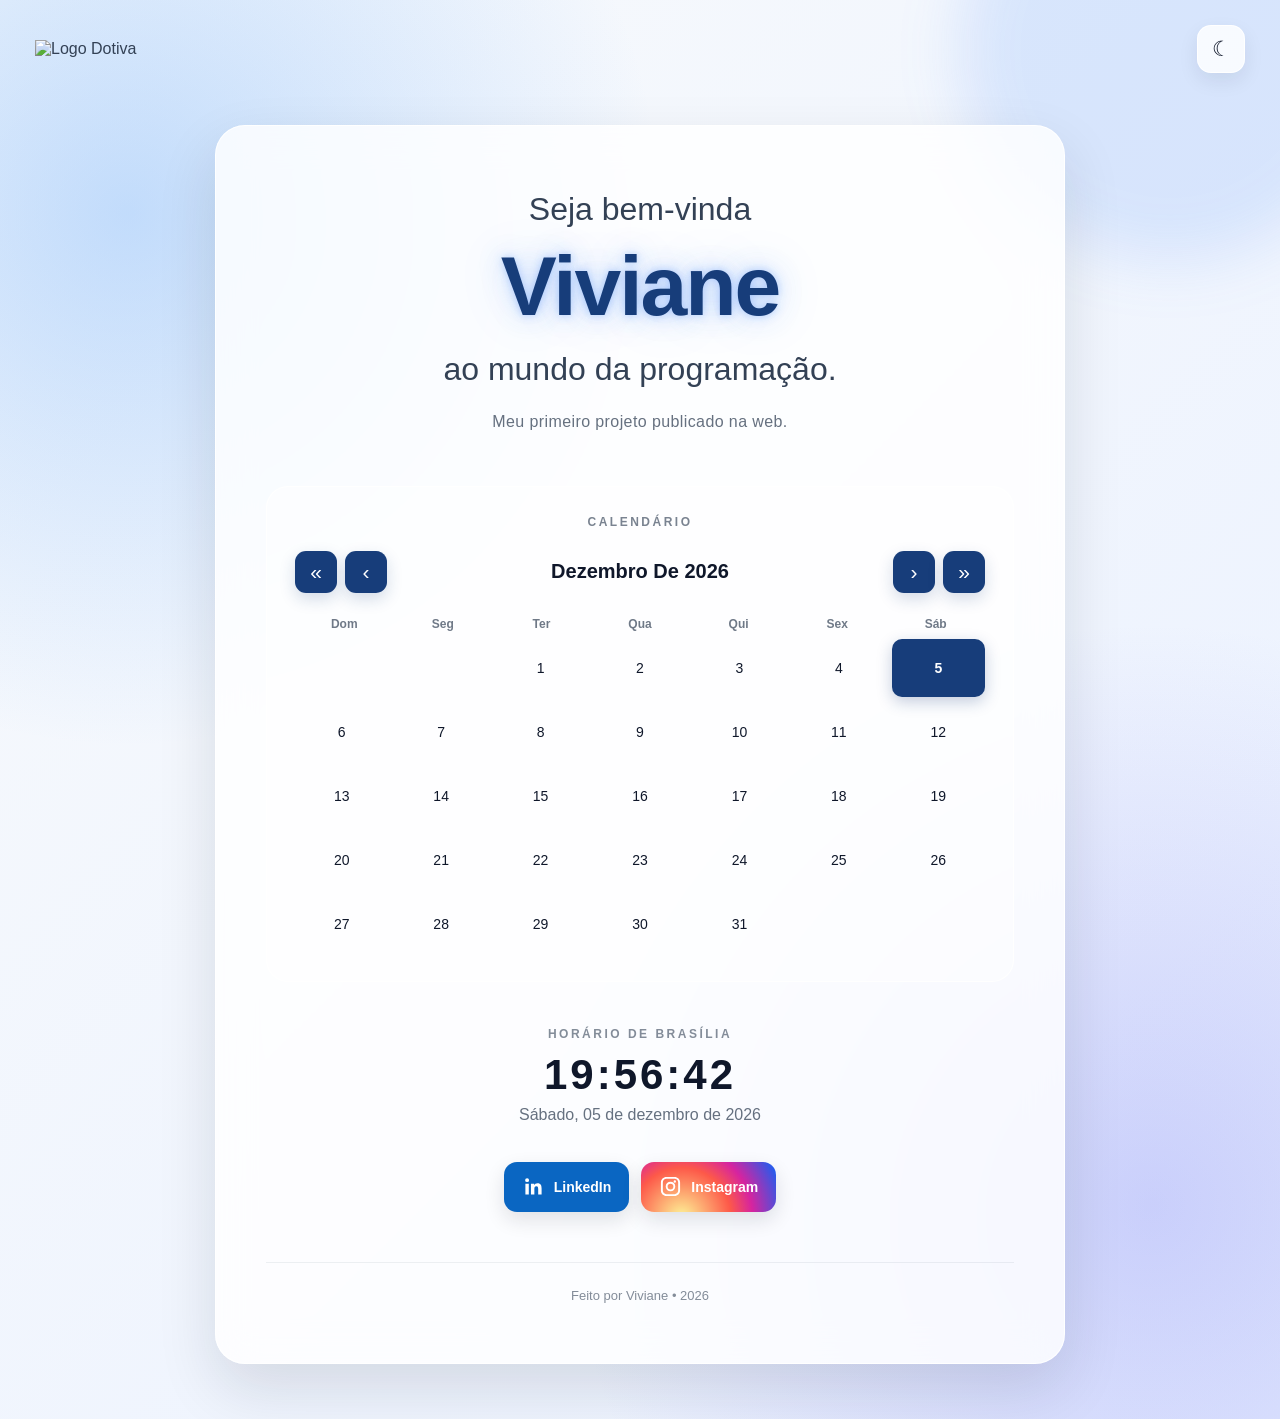
==== commit bf91f70c: "Add files via upload" ====
--- a/index.html
+++ b/index.html
@@ -1,486 +1,2068 @@
 <!DOCTYPE html>
 <html lang="pt-BR">
+
 <head>
-  <meta charset="UTF-8">
-  <meta name="viewport" content="width=device-width, initial-scale=1.0">
-  <title>Viviane no mundo da programação</title>
-
-  <!-- FullCalendar 7.1.0: bundle padrão -->
-  <script src="https://cdn.jsdelivr.net/npm/fullcalendar@7.1.0/all/global.js"></script>
-
-  <!-- FullCalendar 7.1.0: tema Classic -->
-  <script src="https://cdn.jsdelivr.net/npm/fullcalendar@7.1.0/themes/classic/global.js"></script>
-
-  <!-- CSS oficiais do FullCalendar 7.1.0 -->
-  <link rel="stylesheet" href="https://cdn.jsdelivr.net/npm/fullcalendar@7.1.0/skeleton.css">
-  <link rel="stylesheet" href="https://cdn.jsdelivr.net/npm/fullcalendar@7.1.0/themes/classic/theme.css">
-  <link rel="stylesheet" href="https://cdn.jsdelivr.net/npm/fullcalendar@7.1.0/themes/classic/palette.css">
-
-  <style>
-    * { box-sizing: border-box; }
-
-    :root {
-      --fundo-1: #f8fafc;
-      --fundo-2: #eaf1ff;
-      --card: rgba(255,255,255,.84);
-      --texto: #334155;
-      --texto-forte: #0f172a;
-      --azul: #173d7a;
-      --borda: rgba(255,255,255,.9);
-      --sombra: 0 25px 60px rgba(15,23,42,.12);
-    }
-
-    body.dark {
-      --fundo-1: #0f172a;
-      --fundo-2: #18253d;
-      --card: rgba(30,41,59,.86);
-      --texto: #cbd5e1;
-      --texto-forte: #f8fafc;
-      --azul: #60a5fa;
-      --borda: rgba(255,255,255,.08);
-      --sombra: 0 25px 60px rgba(0,0,0,.35);
-    }
-
-    html { scroll-behavior: smooth; }
-
-    body {
-      margin: 0;
-      min-height: 100vh;
-      font-family: Arial, Helvetica, sans-serif;
-      color: var(--texto);
-      background:
-        radial-gradient(circle at 10% 15%, rgba(96,165,250,.35), transparent 32%),
-        radial-gradient(circle at 90% 85%, rgba(99,102,241,.25), transparent 35%),
-        linear-gradient(135deg, var(--fundo-1), var(--fundo-2));
-      transition: background .5s, color .5s;
-      overflow-x: hidden;
-    }
-
-    body::before {
-      content: "";
-      position: fixed;
-      width: 420px;
-      height: 420px;
-      top: -160px;
-      right: -100px;
-      border-radius: 50%;
-      background: rgba(59,130,246,.14);
-      filter: blur(30px);
-      animation: moverFundo 9s ease-in-out infinite alternate;
-      pointer-events: none;
-    }
-
-    @keyframes moverFundo {
-      from { transform: translate(0,0) scale(1); }
-      to { transform: translate(-70px,70px) scale(1.2); }
-    }
-
-    .topo {
-      position: absolute;
-      top: 0;
-      left: 0;
-      width: 100%;
-      padding: 25px 35px;
-      display: flex;
-      align-items: center;
-      justify-content: space-between;
-      z-index: 10;
-    }
-
-    .logo-dotiva {
-      width: 155px;
-      height: auto;
-    }
-
-    .botao-tema {
-      width: 48px;
-      height: 48px;
-      border: 1px solid var(--borda);
-      border-radius: 14px;
-      background: var(--card);
-      color: var(--texto-forte);
-      font-size: 21px;
-      cursor: pointer;
-      box-shadow: 0 8px 20px rgba(15,23,42,.08);
-      transition: .3s;
-    }
-
-    .botao-tema:hover { transform: translateY(-3px) rotate(6deg); }
-
-    .pagina {
-      min-height: 100vh;
-      padding: 125px 20px 55px;
-      display: flex;
-      justify-content: center;
-    }
-
-    .container {
-      width: 100%;
-      max-width: 850px;
-      padding: 60px 50px;
-      text-align: center;
-      background: var(--card);
-      border: 1px solid var(--borda);
-      border-radius: 30px;
-      box-shadow: var(--sombra);
-      backdrop-filter: blur(18px);
-      -webkit-backdrop-filter: blur(18px);
-    }
-
-    .intro {
-      font-size: clamp(23px,3vw,32px);
-      line-height: 1.45;
-    }
-
-    #viviane {
-      display: block;
-      margin: 9px 0;
-      min-height: 96px;
-      font-size: clamp(50px,9vw,82px);
-      line-height: 1.1;
-      font-weight: 800;
-      letter-spacing: -2px;
-      color: var(--azul);
-      text-shadow: 0 0 30px rgba(59,130,246,.15);
-      transition: .4s;
-    }
-
-    #viviane.brilho {
-      text-shadow:
-        0 0 8px rgba(59,130,246,.35),
-        0 0 25px rgba(59,130,246,.25),
-        0 0 50px rgba(59,130,246,.18);
-      transform: scale(1.025);
-    }
-
-    .subtitulo {
-      margin-top: 20px;
-      font-size: 16px;
-      opacity: .75;
-    }
-
-    .area-calendario {
-      margin-top: 55px;
-      padding: 28px;
-      background: rgba(255,255,255,.38);
-      border: 1px solid var(--borda);
-      border-radius: 22px;
-      text-align: left;
-    }
-
-    body.dark .area-calendario {
-      background: rgba(15,23,42,.30);
-    }
-
-    .titulo-secao {
-      margin: 0 0 22px;
-      text-align: center;
-      font-size: 12px;
-      font-weight: 700;
-      letter-spacing: 2.5px;
-      text-transform: uppercase;
-      opacity: .65;
-    }
-
-    /* Ajustes visuais por cima do tema Classic */
-    .fc { color: var(--texto-forte); }
-
-    .fc .fc-toolbar-title {
-      font-size: 20px;
-      font-weight: 700;
-    }
-
-    .fc .fc-button {
-      border-radius: 9px;
-    }
-
-    .fc .fc-day-today {
-      background: rgba(59,130,246,.12) !important;
-    }
-
-    .relogio-container { margin-top: 45px; }
-
-    .relogio-titulo {
-      font-size: 12px;
-      font-weight: 700;
-      text-transform: uppercase;
-      letter-spacing: 2.5px;
-      opacity: .6;
-      margin-bottom: 10px;
-    }
-
-    #relogio {
-      font-size: clamp(30px,6vw,42px);
-      font-weight: 700;
-      letter-spacing: 3px;
-      color: var(--texto-forte);
-    }
-
-    #data {
-      margin-top: 7px;
-      font-size: 16px;
-      opacity: .75;
-    }
-
-    .redes-sociais {
-      margin-top: 38px;
-      display: flex;
-      justify-content: center;
-      gap: 12px;
-      flex-wrap: wrap;
-    }
-
-    .rede {
-      height: 50px;
-      padding: 0 18px;
-      border-radius: 13px;
-      display: flex;
-      align-items: center;
-      gap: 9px;
-      text-decoration: none;
-      color: white;
-      font-weight: 600;
-      font-size: 14px;
-      transition: .3s;
-      box-shadow: 0 8px 20px rgba(15,23,42,.12);
-    }
-
-    .rede:hover { transform: translateY(-5px); }
-
-    .linkedin { background: #0a66c2; }
-
-    .instagram {
-      background: radial-gradient(circle at 30% 110%, #fdf497 0%, #fd5949 45%, #d6249f 65%, #285aeb 95%);
-    }
-
-    .rede svg {
-      width: 23px;
-      height: 23px;
-      fill: white;
-    }
-
-    footer {
-      margin-top: 50px;
-      padding-top: 25px;
-      border-top: 1px solid rgba(100,116,139,.18);
-      font-size: 13px;
-      opacity: .6;
-    }
-
-    @media (max-width: 600px) {
-      .topo {
-        position: relative;
-        padding: 20px 18px 5px;
-      }
-
-      .logo-dotiva { width: 125px; }
-
-      .pagina {
-        min-height: auto;
-        padding: 18px 12px 30px;
-      }
-
-      .container {
-        padding: 38px 17px;
-        border-radius: 22px;
-      }
-
-      #viviane {
-        min-height: 62px;
-        letter-spacing: -1px;
-      }
-
-      .area-calendario {
-        margin-top: 40px;
-        padding: 16px 9px;
-      }
-
-      .fc .fc-toolbar {
-        flex-direction: column;
-        gap: 10px;
-      }
-
-      .fc .fc-toolbar-title { font-size: 18px; }
-
-      .rede {
-        width: 52px;
-        padding: 0;
-        justify-content: center;
-      }
-
-      .rede span { display: none; }
-    }
-  </style>
+
+    <meta charset="UTF-8">
+
+    <meta
+        name="viewport"
+        content="width=device-width, initial-scale=1.0"
+    >
+
+    <title>Viviane no mundo da programação</title>
+
+
+    <style>
+
+        /* =====================================================
+           CONFIGURAÇÕES GERAIS
+        ====================================================== */
+
+        * {
+            box-sizing: border-box;
+        }
+
+
+        :root {
+
+            --fundo-1: #f8fafc;
+            --fundo-2: #eaf1ff;
+
+            --card: rgba(255, 255, 255, 0.82);
+
+            --texto: #334155;
+            --texto-forte: #0f172a;
+
+            --azul: #173d7a;
+            --azul-claro: #3b82f6;
+
+            --borda: rgba(255, 255, 255, 0.9);
+
+            --sombra:
+                0 25px 60px rgba(15, 23, 42, 0.12);
+        }
+
+
+        body.dark {
+
+            --fundo-1: #0f172a;
+            --fundo-2: #18253d;
+
+            --card: rgba(30, 41, 59, 0.82);
+
+            --texto: #cbd5e1;
+            --texto-forte: #f8fafc;
+
+            --azul: #60a5fa;
+            --azul-claro: #93c5fd;
+
+            --borda: rgba(255, 255, 255, 0.08);
+
+            --sombra:
+                0 25px 60px rgba(0, 0, 0, 0.35);
+        }
+
+
+        html {
+            scroll-behavior: smooth;
+        }
+
+
+        body {
+
+            margin: 0;
+
+            min-height: 100vh;
+
+            font-family:
+                Arial,
+                Helvetica,
+                sans-serif;
+
+            color:
+                var(--texto);
+
+            background:
+
+                radial-gradient(
+                    circle at 10% 15%,
+                    rgba(96, 165, 250, 0.35),
+                    transparent 32%
+                ),
+
+                radial-gradient(
+                    circle at 90% 85%,
+                    rgba(99, 102, 241, 0.25),
+                    transparent 35%
+                ),
+
+                linear-gradient(
+                    135deg,
+                    var(--fundo-1),
+                    var(--fundo-2)
+                );
+
+            transition:
+                background 0.5s,
+                color 0.5s;
+
+            overflow-x: hidden;
+        }
+
+
+
+        /* =====================================================
+           FUNDO ANIMADO
+        ====================================================== */
+
+        body::before {
+
+            content: "";
+
+            position: fixed;
+
+            width: 420px;
+            height: 420px;
+
+            top: -160px;
+            right: -100px;
+
+            border-radius: 50%;
+
+            background:
+                rgba(59, 130, 246, 0.14);
+
+            filter: blur(30px);
+
+            animation:
+                moverFundo 9s ease-in-out infinite alternate;
+
+            pointer-events: none;
+        }
+
+
+        @keyframes moverFundo {
+
+            from {
+
+                transform:
+                    translate(0, 0)
+                    scale(1);
+
+            }
+
+            to {
+
+                transform:
+                    translate(-70px, 70px)
+                    scale(1.2);
+
+            }
+
+        }
+
+
+
+        /* =====================================================
+           TOPO
+        ====================================================== */
+
+        .topo {
+
+            position: absolute;
+
+            top: 0;
+            left: 0;
+
+            width: 100%;
+
+            padding:
+                25px
+                35px;
+
+            display: flex;
+
+            align-items: center;
+            justify-content: space-between;
+
+            z-index: 10;
+        }
+
+
+        .logo-dotiva {
+
+            width: 155px;
+
+            height: auto;
+        }
+
+
+
+        /* =====================================================
+           BOTÃO DE TEMA
+        ====================================================== */
+
+        .botao-tema {
+
+            width: 48px;
+            height: 48px;
+
+            border:
+                1px solid
+                var(--borda);
+
+            border-radius:
+                14px;
+
+            background:
+                var(--card);
+
+            color:
+                var(--texto-forte);
+
+            font-size:
+                21px;
+
+            cursor:
+                pointer;
+
+            box-shadow:
+                0 8px 20px
+                rgba(15, 23, 42, 0.08);
+
+            transition:
+                0.3s;
+        }
+
+
+        .botao-tema:hover {
+
+            transform:
+                translateY(-3px)
+                rotate(6deg);
+        }
+
+
+
+        /* =====================================================
+           PÁGINA
+        ====================================================== */
+
+        .pagina {
+
+            width: 100%;
+
+            min-height: 100vh;
+
+            padding:
+                125px
+                20px
+                55px;
+
+            display: flex;
+
+            justify-content:
+                center;
+        }
+
+
+        .container {
+
+            width: 100%;
+
+            max-width:
+                850px;
+
+            padding:
+                60px
+                50px;
+
+            text-align:
+                center;
+
+            background:
+                var(--card);
+
+            border:
+                1px solid
+                var(--borda);
+
+            border-radius:
+                30px;
+
+            box-shadow:
+                var(--sombra);
+
+            backdrop-filter:
+                blur(18px);
+
+            -webkit-backdrop-filter:
+                blur(18px);
+
+            animation:
+                subir 0.9s ease both;
+
+            transition:
+                background 0.5s,
+                box-shadow 0.5s;
+        }
+
+
+
+        /* =====================================================
+           TEXTO PRINCIPAL
+        ====================================================== */
+
+        .intro {
+
+            font-size:
+                clamp(
+                    23px,
+                    3vw,
+                    32px
+                );
+
+            line-height:
+                1.45;
+
+            color:
+                var(--texto);
+        }
+
+
+        #viviane {
+
+            display: block;
+
+            margin:
+                9px
+                0;
+
+            min-height:
+                96px;
+
+            font-size:
+                clamp(
+                    50px,
+                    9vw,
+                    82px
+                );
+
+            line-height:
+                1.1;
+
+            font-weight:
+                800;
+
+            letter-spacing:
+                -2px;
+
+            color:
+                var(--azul);
+
+            text-shadow:
+                0 0 30px
+                rgba(59, 130, 246, 0.15);
+
+            transition:
+                0.4s;
+        }
+
+
+        #viviane.brilho {
+
+            text-shadow:
+
+                0 0 8px
+                rgba(59, 130, 246, 0.35),
+
+                0 0 25px
+                rgba(59, 130, 246, 0.25),
+
+                0 0 50px
+                rgba(59, 130, 246, 0.18);
+
+            transform:
+                scale(1.025);
+        }
+
+
+        .subtitulo {
+
+            margin-top:
+                20px;
+
+            font-size:
+                16px;
+
+            color:
+                var(--texto);
+
+            opacity:
+                0.75;
+
+            letter-spacing:
+                0.4px;
+        }
+
+
+
+        /* =====================================================
+           CALENDÁRIO
+        ====================================================== */
+
+        .area-calendario {
+
+            margin-top:
+                55px;
+
+            padding:
+                28px;
+
+            background:
+                rgba(
+                    255,
+                    255,
+                    255,
+                    0.38
+                );
+
+            border:
+                1px solid
+                var(--borda);
+
+            border-radius:
+                22px;
+
+            text-align:
+                left;
+        }
+
+
+        body.dark
+        .area-calendario {
+
+            background:
+                rgba(
+                    15,
+                    23,
+                    42,
+                    0.30
+                );
+        }
+
+
+        .titulo-secao {
+
+            margin:
+                0
+                0
+                22px;
+
+            text-align:
+                center;
+
+            font-size:
+                12px;
+
+            font-weight:
+                700;
+
+            letter-spacing:
+                2.5px;
+
+            text-transform:
+                uppercase;
+
+            color:
+                var(--texto);
+
+            opacity:
+                0.65;
+        }
+
+
+        .calendario-controles {
+
+            display:
+                grid;
+
+            grid-template-columns:
+                42px 42px 1fr 42px 42px;
+
+            align-items:
+                center;
+
+            gap:
+                8px;
+
+            margin-bottom:
+                24px;
+        }
+
+
+        .calendario-controles h2 {
+
+            margin:
+                0;
+
+            text-align:
+                center;
+
+            font-size:
+                20px;
+
+            color:
+                var(--texto-forte);
+
+            text-transform:
+                capitalize;
+        }
+
+
+        .calendario-controles button {
+
+            width:
+                42px;
+
+            height:
+                42px;
+
+            border:
+                none;
+
+            border-radius:
+                11px;
+
+            background:
+                var(--azul);
+
+            color:
+                white;
+
+            font-size:
+                21px;
+
+            cursor:
+                pointer;
+
+            transition:
+                0.2s;
+
+            box-shadow:
+                0 6px 16px
+                rgba(23, 61, 122, 0.18);
+        }
+
+
+        .calendario-controles button:hover {
+
+            transform:
+                translateY(-2px);
+
+            opacity:
+                0.88;
+        }
+
+
+        .dias-semana {
+
+            display:
+                grid;
+
+            grid-template-columns:
+                repeat(7, 1fr);
+
+            margin-bottom:
+                8px;
+
+            text-align:
+                center;
+
+            font-size:
+                12px;
+
+            font-weight:
+                700;
+
+            color:
+                var(--texto);
+
+            opacity:
+                0.7;
+        }
+
+
+        .dias-calendario {
+
+            display:
+                grid;
+
+            grid-template-columns:
+                repeat(7, 1fr);
+
+            gap:
+                6px;
+        }
+
+
+        .dia {
+
+            min-height:
+                58px;
+
+            display:
+                flex;
+
+            align-items:
+                center;
+
+            justify-content:
+                center;
+
+            border-radius:
+                10px;
+
+            font-size:
+                14px;
+
+            color:
+                var(--texto-forte);
+
+            transition:
+                0.2s;
+        }
+
+
+        .dia:not(.vazio):hover {
+
+            background:
+                rgba(59, 130, 246, 0.10);
+
+            cursor:
+                default;
+        }
+
+
+        .dia.hoje {
+
+            background:
+                var(--azul);
+
+            color:
+                white;
+
+            font-weight:
+                700;
+
+            box-shadow:
+                0 5px 15px
+                rgba(23, 61, 122, 0.25);
+        }
+
+
+        .dia.vazio {
+
+            pointer-events:
+                none;
+        }
+
+
+
+        /* =====================================================
+           RELÓGIO
+        ====================================================== */
+
+        .relogio-container {
+
+            margin-top:
+                45px;
+        }
+
+
+        .relogio-titulo {
+
+            font-size:
+                12px;
+
+            font-weight:
+                700;
+
+            text-transform:
+                uppercase;
+
+            letter-spacing:
+                2.5px;
+
+            color:
+                var(--texto);
+
+            opacity:
+                0.6;
+
+            margin-bottom:
+                10px;
+        }
+
+
+        #relogio {
+
+            font-size:
+                clamp(
+                    30px,
+                    6vw,
+                    42px
+                );
+
+            font-weight:
+                700;
+
+            letter-spacing:
+                3px;
+
+            color:
+                var(--texto-forte);
+        }
+
+
+        #data {
+
+            margin-top:
+                7px;
+
+            font-size:
+                16px;
+
+            color:
+                var(--texto);
+
+            opacity:
+                0.75;
+        }
+
+
+
+        /* =====================================================
+           REDES SOCIAIS
+        ====================================================== */
+
+        .redes-sociais {
+
+            margin-top:
+                38px;
+
+            display:
+                flex;
+
+            justify-content:
+                center;
+
+            align-items:
+                center;
+
+            gap:
+                12px;
+
+            flex-wrap:
+                wrap;
+        }
+
+
+        .rede {
+
+            height:
+                50px;
+
+            padding:
+                0
+                18px;
+
+            border-radius:
+                13px;
+
+            display:
+                flex;
+
+            align-items:
+                center;
+
+            gap:
+                9px;
+
+            text-decoration:
+                none;
+
+            color:
+                white;
+
+            font-weight:
+                600;
+
+            font-size:
+                14px;
+
+            transition:
+                0.3s;
+
+            box-shadow:
+                0 8px 20px
+                rgba(15, 23, 42, 0.12);
+        }
+
+
+        .rede:hover {
+
+            transform:
+                translateY(-5px);
+
+            box-shadow:
+                0 15px 28px
+                rgba(15, 23, 42, 0.18);
+        }
+
+
+        .linkedin {
+
+            background:
+                #0a66c2;
+        }
+
+
+        .instagram {
+
+            background:
+
+                radial-gradient(
+                    circle at 30% 110%,
+                    #fdf497 0%,
+                    #fd5949 45%,
+                    #d6249f 65%,
+                    #285aeb 95%
+                );
+        }
+
+
+        .rede svg {
+
+            width:
+                23px;
+
+            height:
+                23px;
+
+            fill:
+                white;
+        }
+
+
+
+        /* =====================================================
+           RODAPÉ
+        ====================================================== */
+
+        footer {
+
+            margin-top:
+                50px;
+
+            padding-top:
+                25px;
+
+            border-top:
+                1px solid
+                rgba(
+                    100,
+                    116,
+                    139,
+                    0.18
+                );
+
+            font-size:
+                13px;
+
+            color:
+                var(--texto);
+
+            opacity:
+                0.6;
+        }
+
+
+
+        /* =====================================================
+           ANIMAÇÕES
+        ====================================================== */
+
+        @keyframes subir {
+
+            from {
+
+                opacity: 0;
+
+                transform:
+                    translateY(30px);
+
+            }
+
+            to {
+
+                opacity: 1;
+
+                transform:
+                    translateY(0);
+
+            }
+
+        }
+
+
+
+        /* =====================================================
+           TABLET
+        ====================================================== */
+
+        @media
+        (max-width: 900px) {
+
+            .topo {
+
+                padding:
+                    22px
+                    25px;
+            }
+
+
+            .logo-dotiva {
+
+                width:
+                    140px;
+            }
+
+
+            .container {
+
+                padding:
+                    50px
+                    35px;
+            }
+
+        }
+
+
+
+        /* =====================================================
+           CELULAR
+        ====================================================== */
+
+        @media
+        (max-width: 600px) {
+
+            .topo {
+
+                position:
+                    relative;
+
+                padding:
+                    20px
+                    18px
+                    5px;
+            }
+
+
+            .logo-dotiva {
+
+                width:
+                    125px;
+            }
+
+
+            .botao-tema {
+
+                width:
+                    43px;
+
+                height:
+                    43px;
+
+                font-size:
+                    18px;
+            }
+
+
+            .pagina {
+
+                min-height:
+                    auto;
+
+                padding:
+                    18px
+                    12px
+                    30px;
+            }
+
+
+            .container {
+
+                padding:
+                    38px
+                    17px;
+
+                border-radius:
+                    22px;
+            }
+
+
+            #viviane {
+
+                min-height:
+                    62px;
+
+                letter-spacing:
+                    -1px;
+            }
+
+
+            .subtitulo {
+
+                font-size:
+                    14px;
+            }
+
+
+            .area-calendario {
+
+                margin-top:
+                    40px;
+
+                padding:
+                    16px
+                    9px;
+            }
+
+
+            .calendario-controles {
+
+                grid-template-columns:
+                    34px 34px 1fr 34px 34px;
+
+                gap:
+                    4px;
+            }
+
+
+            .calendario-controles h2 {
+
+                font-size:
+                    15px;
+            }
+
+
+            .calendario-controles button {
+
+                width:
+                    34px;
+
+                height:
+                    34px;
+
+                font-size:
+                    17px;
+
+                border-radius:
+                    9px;
+            }
+
+
+            .dias-semana {
+
+                font-size:
+                    10px;
+            }
+
+
+            .dias-calendario {
+
+                gap:
+                    3px;
+            }
+
+
+            .dia {
+
+                min-height:
+                    42px;
+
+                font-size:
+                    12px;
+
+                border-radius:
+                    7px;
+            }
+
+
+            .relogio-container {
+
+                margin-top:
+                    38px;
+            }
+
+
+            .rede {
+
+                width:
+                    52px;
+
+                padding:
+                    0;
+
+                justify-content:
+                    center;
+            }
+
+
+            .rede span {
+
+                display:
+                    none;
+            }
+
+        }
+
+
+
+        /* =====================================================
+           ACESSIBILIDADE
+        ====================================================== */
+
+        @media
+        (prefers-reduced-motion: reduce) {
+
+            *,
+            *::before,
+            *::after {
+
+                animation-duration:
+                    0.01ms !important;
+
+                animation-iteration-count:
+                    1 !important;
+
+                transition-duration:
+                    0.01ms !important;
+            }
+
+        }
+
+    </style>
+
 </head>
 
+
 <body>
 
-  <header class="topo">
-    <img
-      src="https://dotiva.com.br/imagens/logo.png"
-      alt="Logo Dotiva"
-      class="logo-dotiva"
-    >
-
-    <button
-      id="botaoTema"
-      class="botao-tema"
-      aria-label="Alternar tema"
-      title="Alterar tema"
-    >☾</button>
-  </header>
-
-  <main class="pagina">
-    <section class="container">
-
-      <div class="intro">
-        Seja bem-vinda
-        <span id="viviane"></span>
-        ao mundo da programação.
-      </div>
-
-      <div class="subtitulo">
-        Meu primeiro projeto publicado na web.
-      </div>
-
-      <div class="area-calendario">
-        <div class="titulo-secao">Calendário</div>
-        <div id="calendar"></div>
-      </div>
-
-      <div class="relogio-container">
-        <div class="relogio-titulo">Horário de Brasília</div>
-        <div id="relogio">00:00:00</div>
-        <div id="data"></div>
-      </div>
-
-      <div class="redes-sociais">
-
-        <a
-          href="https://www.linkedin.com/"
-          target="_blank"
-          rel="noopener noreferrer"
-          class="rede linkedin"
-          aria-label="LinkedIn"
+
+    <!-- =====================================================
+         TOPO
+    ====================================================== -->
+
+    <header class="topo">
+
+
+        <img
+            src="https://dotiva.com.br/imagens/logo.png"
+            alt="Logo Dotiva"
+            class="logo-dotiva"
         >
-          <svg viewBox="0 0 24 24">
-            <path d="M20.45 20.45h-3.56v-5.57c0-1.33-.03-3.04-1.85-3.04-1.85 0-2.14 1.45-2.14 2.94v5.67H9.34V9h3.42v1.56h.05c.48-.9 1.64-1.85 3.37-1.85 3.6 0 4.27 2.37 4.27 5.46v6.28zM5.32 7.43a2.06 2.06 0 1 1 0-4.12 2.06 2.06 0 0 1 0 4.12zM7.1 20.45H3.54V9H7.1v11.45z"/>
-          </svg>
-          <span>LinkedIn</span>
-        </a>
-
-        <a
-          href="https://www.instagram.com/"
-          target="_blank"
-          rel="noopener noreferrer"
-          class="rede instagram"
-          aria-label="Instagram"
+
+
+        <button
+            id="botaoTema"
+            class="botao-tema"
+            aria-label="Alternar entre tema claro e escuro"
+            title="Alterar tema"
         >
-          <svg viewBox="0 0 24 24">
-            <path d="M7.75 2h8.5C19.43 2 22 4.57 22 7.75v8.5C22 19.43 19.43 22 16.25 22h-8.5C4.57 22 2 19.43 2 16.25v-8.5C2 4.57 4.57 2 7.75 2zm0 2C5.68 4 4 5.68 4 7.75v8.5C4 18.32 5.68 20 7.75 20h8.5C18.32 20 20 18.32 20 16.25v-8.5C20 5.68 18.32 4 16.25 4h-8.5zm8.75 1.5a1.25 1.25 0 1 1 0 2.5 1.25 1.25 0 0 1 0-2.5zM12 7a5 5 0 1 1 0 10 5 5 0 0 1 0-10zm0 2a3 3 0 1 0 0 6 3 3 0 0 0 0-6z"/>
-          </svg>
-          <span>Instagram</span>
-        </a>
-
-      </div>
-
-      <footer>Feito por Viviane • 2026</footer>
-
-    </section>
-  </main>
-
-  <script>
-    /* Animação do nome */
-    const nome = "Viviane";
-    const elementoViviane = document.getElementById("viviane");
-    let letraAtual = 0;
-    let temporizadorDigitacao;
-
-    function escreverNome() {
-      if (letraAtual < nome.length) {
-        elementoViviane.textContent += nome.charAt(letraAtual);
-        letraAtual++;
-        temporizadorDigitacao = setTimeout(escreverNome, 180);
-      } else {
-        elementoViviane.classList.add("brilho");
-        setTimeout(() => elementoViviane.classList.remove("brilho"), 1300);
-      }
-    }
-
-    function reiniciarAnimacaoNome() {
-      clearTimeout(temporizadorDigitacao);
-      elementoViviane.textContent = "";
-      elementoViviane.classList.remove("brilho");
-      letraAtual = 0;
-      escreverNome();
-    }
-
-    escreverNome();
-    setInterval(reiniciarAnimacaoNome, 10000);
-
-    /* Relógio e data de Brasília */
-    function atualizarRelogio() {
-      const agora = new Date();
-
-      document.getElementById("relogio").textContent =
-        agora.toLocaleTimeString("pt-BR", {
-          timeZone: "America/Sao_Paulo",
-          hour: "2-digit",
-          minute: "2-digit",
-          second: "2-digit"
-        });
-
-      let dataBrasilia = agora.toLocaleDateString("pt-BR", {
-        timeZone: "America/Sao_Paulo",
-        weekday: "long",
-        day: "2-digit",
-        month: "long",
-        year: "numeric"
-      });
-
-      dataBrasilia =
-        dataBrasilia.charAt(0).toUpperCase() + dataBrasilia.slice(1);
-
-      document.getElementById("data").textContent = dataBrasilia;
-    }
-
-    atualizarRelogio();
-    setInterval(atualizarRelogio, 1000);
-
-    /* FullCalendar */
-    document.addEventListener("DOMContentLoaded", function () {
-      const elementoCalendario = document.getElementById("calendar");
-
-      const calendario = new FullCalendar.Calendar(elementoCalendario, {
-        plugins: [
-          FullCalendarClassicTheme.default
-        ],
-        initialView: "dayGridMonth",
-        locale: "pt-br",
-        firstDay: 0,
-        height: "auto",
-        fixedWeekCount: false,
-        showNonCurrentDates: true,
-        headerToolbar: {
-          start: "prevYear,prev",
-          center: "title",
-          end: "next,nextYear"
-        }
-      });
-
-      calendario.render();
-    });
-
-    /* Tema claro/escuro */
-    const botaoTema = document.getElementById("botaoTema");
-
-    botaoTema.addEventListener("click", function () {
-      document.body.classList.toggle("dark");
-
-      botaoTema.textContent =
-        document.body.classList.contains("dark") ? "☀" : "☾";
-    });
-  </script>
+
+            ☾
+
+        </button>
+
+
+    </header>
+
+
+
+    <!-- =====================================================
+         CONTEÚDO
+    ====================================================== -->
+
+    <main class="pagina">
+
+
+        <section class="container">
+
+
+            <!-- TEXTO PRINCIPAL -->
+
+            <div class="intro">
+
+                Seja bem-vinda
+
+                <span id="viviane"></span>
+
+                ao mundo da programação.
+
+            </div>
+
+
+            <div class="subtitulo">
+
+                Meu primeiro projeto publicado na web.
+
+            </div>
+
+
+
+            <!-- =================================================
+                 CALENDÁRIO
+            ================================================== -->
+
+            <div class="area-calendario">
+
+
+                <div class="titulo-secao">
+
+                    Calendário
+
+                </div>
+
+
+                <div class="calendario-controles">
+
+
+                    <button
+                        id="anoAnterior"
+                        title="Ano anterior"
+                        aria-label="Ano anterior"
+                    >
+                        «
+                    </button>
+
+
+                    <button
+                        id="mesAnterior"
+                        title="Mês anterior"
+                        aria-label="Mês anterior"
+                    >
+                        ‹
+                    </button>
+
+
+                    <h2 id="tituloCalendario"></h2>
+
+
+                    <button
+                        id="mesSeguinte"
+                        title="Próximo mês"
+                        aria-label="Próximo mês"
+                    >
+                        ›
+                    </button>
+
+
+                    <button
+                        id="anoSeguinte"
+                        title="Próximo ano"
+                        aria-label="Próximo ano"
+                    >
+                        »
+                    </button>
+
+
+                </div>
+
+
+                <div class="dias-semana">
+
+                    <div>Dom</div>
+                    <div>Seg</div>
+                    <div>Ter</div>
+                    <div>Qua</div>
+                    <div>Qui</div>
+                    <div>Sex</div>
+                    <div>Sáb</div>
+
+                </div>
+
+
+                <div
+                    id="diasCalendario"
+                    class="dias-calendario">
+                </div>
+
+
+            </div>
+
+
+
+            <!-- =================================================
+                 RELÓGIO
+            ================================================== -->
+
+            <div class="relogio-container">
+
+
+                <div class="relogio-titulo">
+
+                    Horário de Brasília
+
+                </div>
+
+
+                <div id="relogio">
+
+                    00:00:00
+
+                </div>
+
+
+                <div id="data"></div>
+
+
+            </div>
+
+
+
+            <!-- =================================================
+                 REDES SOCIAIS
+            ================================================== -->
+
+            <div class="redes-sociais">
+
+
+                <!-- LINKEDIN -->
+
+                <a
+                    href="https://www.linkedin.com/"
+                    target="_blank"
+                    rel="noopener noreferrer"
+                    class="rede linkedin"
+                    aria-label="LinkedIn"
+                >
+
+
+                    <svg viewBox="0 0 24 24">
+
+                        <path
+                            d="M20.45 20.45h-3.56v-5.57
+                            c0-1.33-.03-3.04-1.85-3.04
+                            -1.85 0-2.14 1.45-2.14 2.94
+                            v5.67H9.34V9h3.42v1.56h.05
+                            c.48-.9 1.64-1.85 3.37-1.85
+                            3.6 0 4.27 2.37 4.27 5.46
+                            v6.28z
+                            M5.32 7.43
+                            a2.06 2.06 0 1 1 0-4.12
+                            2.06 2.06 0 0 1 0 4.12z
+                            M7.1 20.45H3.54V9H7.1v11.45z"
+                        />
+
+                    </svg>
+
+
+                    <span>
+                        LinkedIn
+                    </span>
+
+
+                </a>
+
+
+
+                <!-- INSTAGRAM -->
+
+                <a
+                    href="https://www.instagram.com/"
+                    target="_blank"
+                    rel="noopener noreferrer"
+                    class="rede instagram"
+                    aria-label="Instagram"
+                >
+
+
+                    <svg viewBox="0 0 24 24">
+
+                        <path
+                            d="M7.75 2h8.5
+                            C19.43 2 22 4.57 22 7.75
+                            v8.5
+                            C22 19.43 19.43 22 16.25 22
+                            h-8.5
+                            C4.57 22 2 19.43 2 16.25
+                            v-8.5
+                            C2 4.57 4.57 2 7.75 2zm0 2
+                            C5.68 4 4 5.68 4 7.75
+                            v8.5
+                            C4 18.32 5.68 20 7.75 20
+                            h8.5
+                            C18.32 20 20 18.32 20 16.25
+                            v-8.5
+                            C20 5.68 18.32 4 16.25 4
+                            h-8.5zm8.75 1.5
+                            a1.25 1.25 0 1 1 0 2.5
+                            1.25 1.25 0 0 1 0-2.5z
+                            M12 7
+                            a5 5 0 1 1 0 10
+                            5 5 0 0 1 0-10zm0 2
+                            a3 3 0 1 0 0 6
+                            3 3 0 0 0 0-6z"
+                        />
+
+                    </svg>
+
+
+                    <span>
+                        Instagram
+                    </span>
+
+
+                </a>
+
+
+            </div>
+
+
+
+            <!-- =================================================
+                 RODAPÉ
+            ================================================== -->
+
+            <footer>
+
+                Feito por Viviane • 2026
+
+            </footer>
+
+
+        </section>
+
+
+    </main>
+
+
+
+    <!-- =====================================================
+         JAVASCRIPT
+    ====================================================== -->
+
+    <script>
+
+
+        /* =====================================================
+           ANIMAÇÃO DO NOME
+        ====================================================== */
+
+        const nome =
+            "Viviane";
+
+
+        const elementoViviane =
+            document.getElementById(
+                "viviane"
+            );
+
+
+        let letraAtual =
+            0;
+
+
+        let temporizadorDigitacao;
+
+
+
+        function escreverNome() {
+
+
+            if (
+                letraAtual <
+                nome.length
+            ) {
+
+
+                elementoViviane.textContent +=
+                    nome.charAt(
+                        letraAtual
+                    );
+
+
+                letraAtual++;
+
+
+                temporizadorDigitacao =
+                    setTimeout(
+                        escreverNome,
+                        180
+                    );
+
+
+            } else {
+
+
+                elementoViviane
+                    .classList
+                    .add(
+                        "brilho"
+                    );
+
+
+                setTimeout(
+
+                    function () {
+
+
+                        elementoViviane
+                            .classList
+                            .remove(
+                                "brilho"
+                            );
+
+
+                    },
+
+                    1300
+
+                );
+
+            }
+
+        }
+
+
+
+        function reiniciarAnimacaoNome() {
+
+
+            clearTimeout(
+                temporizadorDigitacao
+            );
+
+
+            elementoViviane.textContent =
+                "";
+
+
+            elementoViviane
+                .classList
+                .remove(
+                    "brilho"
+                );
+
+
+            letraAtual =
+                0;
+
+
+            escreverNome();
+
+        }
+
+
+
+        escreverNome();
+
+
+
+        setInterval(
+
+            reiniciarAnimacaoNome,
+
+            10000
+
+        );
+
+
+
+        /* =====================================================
+           RELÓGIO DE BRASÍLIA
+        ====================================================== */
+
+        function atualizarRelogio() {
+
+
+            const agora =
+                new Date();
+
+
+
+            const horarioBrasilia =
+                agora.toLocaleTimeString(
+
+                    "pt-BR",
+
+                    {
+
+                        timeZone:
+                            "America/Sao_Paulo",
+
+                        hour:
+                            "2-digit",
+
+                        minute:
+                            "2-digit",
+
+                        second:
+                            "2-digit"
+
+                    }
+
+                );
+
+
+            document
+                .getElementById(
+                    "relogio"
+                )
+                .textContent =
+                horarioBrasilia;
+
+
+
+            let dataBrasilia =
+                agora.toLocaleDateString(
+
+                    "pt-BR",
+
+                    {
+
+                        timeZone:
+                            "America/Sao_Paulo",
+
+                        weekday:
+                            "long",
+
+                        day:
+                            "2-digit",
+
+                        month:
+                            "long",
+
+                        year:
+                            "numeric"
+
+                    }
+
+                );
+
+
+            dataBrasilia =
+
+                dataBrasilia
+                    .charAt(0)
+                    .toUpperCase()
+
+                +
+
+                dataBrasilia
+                    .slice(1);
+
+
+
+            document
+                .getElementById(
+                    "data"
+                )
+                .textContent =
+                dataBrasilia;
+
+        }
+
+
+        atualizarRelogio();
+
+
+        setInterval(
+
+            atualizarRelogio,
+
+            1000
+
+        );
+
+
+
+        /* =====================================================
+           CALENDÁRIO
+        ====================================================== */
+
+        const tituloCalendario =
+            document.getElementById(
+                "tituloCalendario"
+            );
+
+
+        const diasCalendario =
+            document.getElementById(
+                "diasCalendario"
+            );
+
+
+        const nomesMeses = [
+
+            "Janeiro",
+            "Fevereiro",
+            "Março",
+            "Abril",
+            "Maio",
+            "Junho",
+            "Julho",
+            "Agosto",
+            "Setembro",
+            "Outubro",
+            "Novembro",
+            "Dezembro"
+
+        ];
+
+
+        const agoraInicial =
+            new Date();
+
+
+        const dataBrasiliaInicial =
+            new Date(
+
+                agoraInicial.toLocaleString(
+                    "en-US",
+                    {
+                        timeZone:
+                            "America/Sao_Paulo"
+                    }
+                )
+
+            );
+
+
+        let anoCalendario =
+            dataBrasiliaInicial.getFullYear();
+
+
+        let mesCalendario =
+            dataBrasiliaInicial.getMonth();
+
+
+
+        function desenharCalendario() {
+
+
+            tituloCalendario.textContent =
+                nomesMeses[mesCalendario]
+                +
+                " de "
+                +
+                anoCalendario;
+
+
+            diasCalendario.innerHTML =
+                "";
+
+
+            const primeiroDia =
+                new Date(
+                    anoCalendario,
+                    mesCalendario,
+                    1
+                ).getDay();
+
+
+            const quantidadeDias =
+                new Date(
+                    anoCalendario,
+                    mesCalendario + 1,
+                    0
+                ).getDate();
+
+
+            const agora =
+                new Date();
+
+
+            const hojeBrasilia =
+                new Date(
+
+                    agora.toLocaleString(
+                        "en-US",
+                        {
+                            timeZone:
+                                "America/Sao_Paulo"
+                        }
+                    )
+
+                );
+
+
+            for (
+                let i = 0;
+                i < primeiroDia;
+                i++
+            ) {
+
+
+                const vazio =
+                    document.createElement(
+                        "div"
+                    );
+
+
+                vazio.classList.add(
+                    "dia",
+                    "vazio"
+                );
+
+
+                diasCalendario.appendChild(
+                    vazio
+                );
+
+            }
+
+
+            for (
+                let dia = 1;
+                dia <= quantidadeDias;
+                dia++
+            ) {
+
+
+                const elementoDia =
+                    document.createElement(
+                        "div"
+                    );
+
+
+                elementoDia.classList.add(
+                    "dia"
+                );
+
+
+                elementoDia.textContent =
+                    dia;
+
+
+                if (
+
+                    dia ===
+                    hojeBrasilia.getDate()
+
+                    &&
+
+                    mesCalendario ===
+                    hojeBrasilia.getMonth()
+
+                    &&
+
+                    anoCalendario ===
+                    hojeBrasilia.getFullYear()
+
+                ) {
+
+
+                    elementoDia
+                        .classList
+                        .add(
+                            "hoje"
+                        );
+
+                }
+
+
+                diasCalendario.appendChild(
+                    elementoDia
+                );
+
+            }
+
+        }
+
+
+
+        document
+            .getElementById(
+                "mesAnterior"
+            )
+            .addEventListener(
+
+                "click",
+
+                function () {
+
+
+                    mesCalendario--;
+
+
+                    if (
+                        mesCalendario < 0
+                    ) {
+
+
+                        mesCalendario =
+                            11;
+
+
+                        anoCalendario--;
+
+                    }
+
+
+                    desenharCalendario();
+
+                }
+
+            );
+
+
+
+        document
+            .getElementById(
+                "mesSeguinte"
+            )
+            .addEventListener(
+
+                "click",
+
+                function () {
+
+
+                    mesCalendario++;
+
+
+                    if (
+                        mesCalendario > 11
+                    ) {
+
+
+                        mesCalendario =
+                            0;
+
+
+                        anoCalendario++;
+
+                    }
+
+
+                    desenharCalendario();
+
+                }
+
+            );
+
+
+
+        document
+            .getElementById(
+                "anoAnterior"
+            )
+            .addEventListener(
+
+                "click",
+
+                function () {
+
+
+                    anoCalendario--;
+
+
+                    desenharCalendario();
+
+                }
+
+            );
+
+
+
+        document
+            .getElementById(
+                "anoSeguinte"
+            )
+            .addEventListener(
+
+                "click",
+
+                function () {
+
+
+                    anoCalendario++;
+
+
+                    desenharCalendario();
+
+                }
+
+            );
+
+
+
+        desenharCalendario();
+
+
+
+        /* =====================================================
+           TEMA CLARO / ESCURO
+        ====================================================== */
+
+        const botaoTema =
+            document.getElementById(
+                "botaoTema"
+            );
+
+
+        botaoTema.addEventListener(
+
+            "click",
+
+            function () {
+
+
+                document
+                    .body
+                    .classList
+                    .toggle(
+                        "dark"
+                    );
+
+
+
+                if (
+
+                    document
+                        .body
+                        .classList
+                        .contains(
+                            "dark"
+                        )
+
+                ) {
+
+
+                    botaoTema.textContent =
+                        "☀";
+
+
+                } else {
+
+
+                    botaoTema.textContent =
+                        "☾";
+
+                }
+
+            }
+
+        );
+
+
+    </script>
+
 
 </body>
+
 </html>
